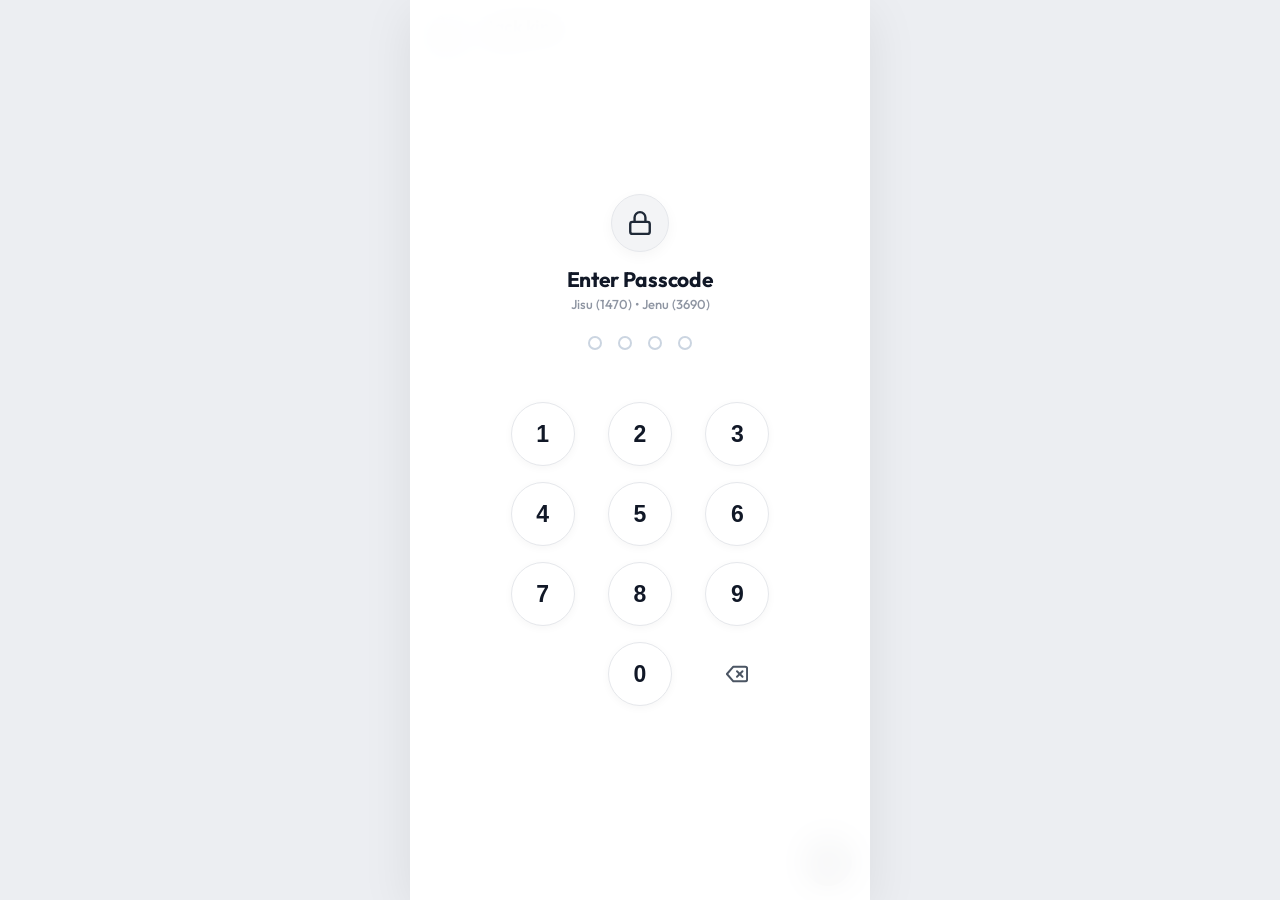
==== static/index.html @ 3823794f "feat: show message time only on click and make message spacing compact" ====
<!DOCTYPE html>
<html lang="en">
<head>
  <meta charset="UTF-8">
  <meta name="viewport" content="width=device-width, initial-scale=1.0, maximum-scale=1.0, user-scalable=no, viewport-fit=cover, interactive-widget=resizes-content">
  <title>Live Chat - Jack King</title>
  <meta name="description" content="Clean mobile chat application UI with free random avatar API integration.">
  <link rel="stylesheet" href="style.css?v=4.3">
  <link rel="preconnect" href="https://fonts.googleapis.com">
  <link rel="preconnect" href="https://fonts.gstatic.com" crossorigin>
  <link href="https://fonts.googleapis.com/css2?family=Outfit:wght@400;500;600;700&family=Noto+Color+Emoji&display=swap" rel="stylesheet">
</head>
<body>

  <!-- Mobile Chat Application UI -->
  <div class="chat-app" id="chatApp">
    
    <!-- Subtle curved watermark vector background -->
    <div class="background-watermark" aria-hidden="true">
      <svg viewBox="0 0 400 800" fill="none" xmlns="http://www.w3.org/2000/svg">
        <path d="M-50 150 C 150 120, 300 350, 450 300" stroke="#CBD5E1" stroke-width="1.2" stroke-dasharray="3 4"/>
        <path d="M-80 400 C 100 480, 250 380, 480 620" stroke="#CBD5E1" stroke-width="1.2"/>
        <path d="M-20 700 C 180 620, 220 780, 450 740" stroke="#CBD5E1" stroke-width="1.2" stroke-dasharray="2 3"/>
        <path d="M120 -50 C 200 200, 50 450, 220 850" stroke="#E2E8F0" stroke-width="1"/>
      </svg>
    </div>

    <!-- Chat Header Navigation with Live Opponent Typing Status -->
    <header class="chat-header" aria-label="Conversation Header">
      <div class="header-left">
        <!-- Avatar with Free API source (Click to close keyboard / get new random avatar) -->
        <div class="avatar-wrapper" id="avatarWrapper" title="Click to close keyboard">
          <img id="avatarImg" class="avatar-img" src="https://images.unsplash.com/photo-1560250097-0b93528c311a?auto=format&fit=crop&q=80&w=256" alt="Jack King Avatar">
          <span class="avatar-badge" aria-label="Online"></span>
        </div>

        <!-- Contact Info (Shows live typing status when opponent types) -->
        <div class="user-info">
          <h1 class="user-name" id="userName">Jack king</h1>
          <span class="user-status" id="userStatus">Online</span>
        </div>
      </div>

      <!-- Header Actions: Sound, Clear Chat & Lock App -->
      <div class="header-actions">
        <!-- Tiny Unfocused External Link to LiveDraw -->
        <a href="https://livedrawing.onrender.com/" target="_blank" rel="noopener noreferrer" class="tiny-external-btn" id="liveDrawingBtn" aria-label="Open LiveDraw" title="LiveDraw">
          <svg width="13" height="13" viewBox="0 0 24 24" fill="none" stroke="currentColor" stroke-width="2" stroke-linecap="round" stroke-linejoin="round">
            <path d="M12 20h9"></path>
            <path d="M16.5 3.5a2.121 2.121 0 0 1 3 3L7 19l-4 1 1-4L16.5 3.5z"></path>
          </svg>
        </a>
        <button class="action-icon-btn" id="soundToggleBtn" aria-label="Toggle opponent typing sound" title="Opponent typing sound enabled (Click to mute)">
          <!-- Sound ON Icon -->
          <svg class="sound-on-icon" width="19" height="19" viewBox="0 0 24 24" fill="none" stroke="currentColor" stroke-width="1.9" stroke-linecap="round" stroke-linejoin="round">
            <polygon points="11 5 6 9 2 9 2 15 6 15 11 19 11 5"></polygon>
            <path d="M15.54 8.46a5 5 0 0 1 0 7.07"></path>
            <path d="M19.07 4.93a10 10 0 0 1 0 14.14"></path>
          </svg>
          <!-- Sound OFF Icon -->
          <svg class="sound-off-icon" style="display: none;" width="19" height="19" viewBox="0 0 24 24" fill="none" stroke="currentColor" stroke-width="1.9" stroke-linecap="round" stroke-linejoin="round">
            <polygon points="11 5 6 9 2 9 2 15 6 15 11 19 11 5"></polygon>
            <line x1="23" y1="9" x2="17" y2="15"></line>
            <line x1="17" y1="9" x2="23" y2="15"></line>
          </svg>
        </button>
        <button class="action-icon-btn" id="clearChatBtn" aria-label="Clear Chat History" title="Clear Chat">
          <svg width="18" height="18" viewBox="0 0 24 24" fill="none" stroke="currentColor" stroke-width="2" stroke-linecap="round" stroke-linejoin="round">
            <polyline points="3 6 5 6 21 6"></polyline>
            <path d="M19 6v14a2 2 0 0 1-2 2H7a2 2 0 0 1-2-2V6m3 0V4a2 2 0 0 1 2-2h4a2 2 0 0 1 2 2v2"></path>
          </svg>
        </button>
        <button class="action-icon-btn" id="lockAppBtn" aria-label="Lock App / Switch User" title="Lock App">
          <svg width="18" height="18" viewBox="0 0 24 24" fill="none" stroke="currentColor" stroke-width="2" stroke-linecap="round" stroke-linejoin="round">
            <rect x="3" y="11" width="18" height="11" rx="2" ry="2"></rect>
            <path d="M7 11V7a5 5 0 0 1 10 0v4"></path>
          </svg>
        </button>
      </div>
    </header>

    <!-- Chat Messages Scroll Container -->
    <main class="chat-body" id="chatMessages" role="log" aria-live="polite">
      
      <!-- Date Badge -->
      <div class="date-divider" id="chatDateDivider">Today</div>

      <!-- Live Typing Indicator for Opponent User -->
      <div class="typing-indicator" id="typingIndicator">
        <div class="typing-dot"></div>
        <div class="typing-dot"></div>
        <div class="typing-dot"></div>
      </div>

    </main>

    <!-- Bottom Input Area (Keyboard-aware, Image only - no generic attachments) -->
    <footer class="chat-footer" id="chatFooter">
      <div class="input-container">
        
        <!-- Input Pill -->
        <div class="input-pill" id="inputPill">
          <div class="input-normal-content" id="inputNormalContent">
            <!-- Emoji Picker Trigger -->
            <button class="input-icon-btn" id="emojiBtn" aria-label="Insert Emoji" type="button">
              <svg width="22" height="22" viewBox="0 0 24 24" fill="none" stroke="currentColor" stroke-width="1.8" stroke-linecap="round" stroke-linejoin="round">
                <circle cx="12" cy="12" r="10"></circle>
                <path d="M8 14s1.5 2 4 2 4-2 4-2"></path>
                <line x1="9" y1="9" x2="9.01" y2="9"></line>
                <line x1="15" y1="9" x2="15.01" y2="9"></line>
              </svg>
            </button>

            <!-- Input Text Field -->
            <input type="text" id="chatInput" class="chat-input" placeholder="Enter Text" autocomplete="off" enterkeyhint="send">
          </div>

          <!-- Live Recording State Inside Pill -->
          <div class="input-recording-content" id="inputRecordingContent" style="display: none;">
            <div class="recording-badge">
              <span class="recording-pulse-dot"></span>
              <span class="recording-timer" id="recordingTimer">0:00</span>
            </div>
            <div class="recording-live-waveform">
              <span></span><span></span><span></span><span></span><span></span><span></span><span></span><span></span><span></span><span></span><span></span><span></span>
            </div>
            <button class="cancel-record-btn" id="cancelRecordBtn" type="button" aria-label="Cancel Voice Recording" title="Cancel">
              <svg width="18" height="18" viewBox="0 0 24 24" fill="none" stroke="currentColor" stroke-width="2.2" stroke-linecap="round" stroke-linejoin="round">
                <line x1="18" y1="6" x2="6" y2="18"></line>
                <line x1="6" y1="6" x2="18" y2="18"></line>
              </svg>
            </button>
          </div>
        </div>

        <!-- Action Button (Mic by default, Send when typing) -->
        <button class="send-btn mic-mode" id="actionBtn" aria-label="Record voice message" type="button" title="Record Voice">
          <span id="actionIcon">
            <svg width="20" height="20" viewBox="0 0 24 24" fill="none" stroke="currentColor" stroke-width="2" stroke-linecap="round" stroke-linejoin="round">
              <path d="M12 2a3 3 0 0 0-3 3v7a3 3 0 0 0 6 0V5a3 3 0 0 0-3-3Z"></path>
              <path d="M19 10v2a7 7 0 0 1-14 0v-2"></path>
              <line x1="12" y1="19" x2="12" y2="22"></line>
            </svg>
          </span>
        </button>

      </div>
    </footer>

    <!-- Floating Balloon Emoji Reactions Overlay -->
    <div class="floating-balloons-container" id="floatingBalloonsContainer"></div>

    <!-- Emoji Popover -->
    <div class="emoji-popover" id="emojiPopover">
      <button class="emoji-btn">👍</button>
      <button class="emoji-btn">💖</button>
      <button class="emoji-btn">❤️</button>
      <button class="emoji-btn">💋</button>
      <button class="emoji-btn">💗</button>
      <button class="emoji-btn">😭</button>
      <button class="emoji-btn">🫦</button>
      <button class="emoji-btn">🥰</button>
      <button class="emoji-btn">🌚</button>
      <button class="emoji-btn">🥵</button>
      <button class="emoji-btn">👀</button>
      <button class="emoji-btn">🫂</button>
    </div>

    <!-- Personal PIN Input Pad Overlay (Jisu: 1470 • Jenu: 3690) -->
    <div class="pin-overlay" id="pinOverlay">
      <div class="pin-card">
        <div class="pin-header">
          <div class="pin-lock-icon">
            <svg width="26" height="26" viewBox="0 0 24 24" fill="none" stroke="currentColor" stroke-width="2.2" stroke-linecap="round" stroke-linejoin="round">
              <rect x="3" y="11" width="18" height="11" rx="2" ry="2"></rect>
              <path d="M7 11V7a5 5 0 0 1 10 0v4"></path>
            </svg>
          </div>
          <h2 class="pin-title">Enter Passcode</h2>
          <p class="pin-subtitle">Jisu (1470) • Jenu (3690)</p>
        </div>

        <!-- 4 PIN Dots Indicator -->
        <div class="pin-dots" id="pinDots">
          <span class="pin-dot"></span>
          <span class="pin-dot"></span>
          <span class="pin-dot"></span>
          <span class="pin-dot"></span>
        </div>

        <div class="pin-feedback" id="pinFeedback"></div>

        <!-- Numeric Keypad -->
        <div class="pin-keypad">
          <button type="button" class="pin-key" data-digit="1">1</button>
          <button type="button" class="pin-key" data-digit="2">2</button>
          <button type="button" class="pin-key" data-digit="3">3</button>
          <button type="button" class="pin-key" data-digit="4">4</button>
          <button type="button" class="pin-key" data-digit="5">5</button>
          <button type="button" class="pin-key" data-digit="6">6</button>
          <button type="button" class="pin-key" data-digit="7">7</button>
          <button type="button" class="pin-key" data-digit="8">8</button>
          <button type="button" class="pin-key" data-digit="9">9</button>
          <div class="pin-key-empty"></div>
          <button type="button" class="pin-key" data-digit="0">0</button>
          <button type="button" class="pin-key pin-back-key" id="pinBackspaceBtn" aria-label="Delete">
            <svg width="22" height="22" viewBox="0 0 24 24" fill="none" stroke="currentColor" stroke-width="2.2" stroke-linecap="round" stroke-linejoin="round">
              <path d="M21 4H8l-7 8 7 8h13a2 2 0 0 0 2-2V6a2 2 0 0 0-2-2z"></path>
              <line x1="18" y1="9" x2="12" y2="15"></line>
              <line x1="12" y1="9" x2="18" y2="15"></line>
            </svg>
          </button>
        </div>
      </div>
    </div>

  </div>

  <script src="app.js?v=4.3"></script>
</body>
</html>
---- static/style.css ----
@import url('https://fonts.googleapis.com/css2?family=Outfit:wght@400;500;600;700&family=Noto+Color+Emoji&display=swap');

:root {
  --bg-main: #F7F7F8;
  --bg-card: #FFFFFF;
  --text-primary: #111827;
  --text-secondary: #8E95A2;
  --text-muted: #9CA3AF;
  --border-light: #E5E7EB;
  --bubble-bg: #FFFFFF;
  --bubble-shadow: 0 1px 3px rgba(0, 0, 0, 0.03);
  --action-btn-border: #E5E7EB;
  --action-btn-hover: #F3F4F6;
  --accent-color: #111827;
  --typing-color: #059669;
  --danger-color: #EF4444;
}

* {
  box-sizing: border-box;
  margin: 0;
  padding: 0;
  -webkit-tap-highlight-color: transparent;
}

html, body {
  height: 100%;
  width: 100%;
  overflow: hidden;
  position: fixed;
  overscroll-behavior: none;
  touch-action: manipulation;
}

body {
  font-family: 'Outfit', -apple-system, BlinkMacSystemFont, "Segoe UI", Roboto, sans-serif;
  background-color: #ECEEF2;
  color: var(--text-primary);
  display: flex;
  justify-content: center;
  align-items: center;
}

/* Main Chat Application Container */
.chat-app {
  width: 100%;
  max-width: 460px;
  height: 100vh;
  height: 100dvh;
  background: var(--bg-main);
  display: flex;
  flex-direction: column;
  position: relative;
  overflow: hidden;
  box-shadow: 0 12px 48px rgba(0, 0, 0, 0.08);
  transition: height 0.15s ease-out;
}

@media (max-width: 500px) {
  body {
    background: var(--bg-main);
  }
  .chat-app {
    max-width: 100%;
    box-shadow: none;
  }
}

/* Background watermark curved lines */
.background-watermark {
  position: absolute;
  inset: 0;
  pointer-events: none;
  z-index: 0;
  opacity: 0.32;
}

.background-watermark svg {
  width: 100%;
  height: 100%;
}

/* Chat Header */
.chat-header {
  position: relative;
  z-index: 10;
  padding: calc(14px + env(safe-area-inset-top, 0px)) 18px 12px 18px;
  display: flex;
  align-items: center;
  justify-content: space-between;
  background: transparent;
  flex-shrink: 0;
}

.header-left {
  display: flex;
  align-items: center;
  gap: 12px;
}

.back-btn {
  background: none;
  border: none;
  outline: none;
  cursor: pointer;
  padding: 4px;
  margin-left: -4px;
  display: flex;
  align-items: center;
  justify-content: center;
  color: #111827;
  transition: transform 0.15s ease;
}

.back-btn:active {
  transform: scale(0.92);
}

.avatar-wrapper {
  position: relative;
  width: 44px;
  height: 44px;
  cursor: pointer;
  flex-shrink: 0;
}

.avatar-img {
  width: 100%;
  height: 100%;
  border-radius: 50%;
  object-fit: cover;
  background: #E2E8F0;
  display: block;
  box-shadow: 0 2px 6px rgba(0, 0, 0, 0.06);
  transition: transform 0.25s cubic-bezier(0.34, 1.56, 0.64, 1), opacity 0.2s ease;
}

.avatar-wrapper:hover .avatar-img {
  transform: scale(1.05);
}

.avatar-wrapper:active .avatar-img {
  transform: scale(0.95);
}

.avatar-badge {
  position: absolute;
  bottom: 1px;
  right: 1px;
  width: 10px;
  height: 10px;
  background: #22C55E;
  border: 2px solid #FFFFFF;
  border-radius: 50%;
}

.user-info {
  display: flex;
  flex-direction: column;
  justify-content: center;
  gap: 1px;
}

.user-name {
  font-size: 18px;
  font-weight: 700;
  color: #111827;
  line-height: 1.25;
  letter-spacing: -0.3px;
}

.user-status {
  font-size: 13px;
  font-weight: 500;
  color: var(--text-secondary);
  line-height: 1.2;
  transition: color 0.2s ease;
  white-space: nowrap;
  overflow: hidden;
  text-overflow: ellipsis;
  max-width: 210px;
}

.user-status.is-typing {
  color: #6366F1;
  font-weight: 600;
  transition: color 0.25s ease;
}

.header-actions {
  display: flex;
  align-items: center;
  gap: 8px;
}

.action-icon-btn {
  width: 44px;
  height: 44px;
  border-radius: 50%;
  background: #FFFFFF;
  border: 1px solid var(--action-btn-border);
  display: flex;
  align-items: center;
  justify-content: center;
  color: #1F2937;
  cursor: pointer;
  box-shadow: 0 1px 3px rgba(0, 0, 0, 0.02);
  transition: all 0.2s ease;
}

.action-icon-btn.muted {
  color: #9CA3AF;
  background: #F9FAFB;
  border-color: #E5E7EB;
}

.action-icon-btn:hover {
  background: var(--action-btn-hover);
  border-color: #D1D5DB;
  transform: translateY(-1px);
}

.action-icon-btn:active {
  transform: scale(0.94);
}

/* Tiny External URL Shortcut (Subtle & Unfocused) */
.tiny-external-btn,
.tiny-external-btn:visited {
  width: 26px;
  height: 26px;
  border-radius: 50%;
  background: rgba(255, 255, 255, 0.65);
  border: 1px solid rgba(0, 0, 0, 0.08);
  display: inline-flex;
  align-items: center;
  justify-content: center;
  color: #9CA3AF;
  text-decoration: none;
  opacity: 0.65;
  flex-shrink: 0;
  cursor: pointer;
  box-shadow: 0 1px 2px rgba(0, 0, 0, 0.02);
  transition: all 0.2s ease;
  outline: none;
  -webkit-tap-highlight-color: transparent;
}

.tiny-external-btn:hover {
  opacity: 1;
  color: #374151;
  background: #FFFFFF;
  border-color: #CBD5E1;
  transform: scale(1.08);
  box-shadow: 0 2px 5px rgba(0, 0, 0, 0.05);
}

.tiny-external-btn:active {
  transform: scale(0.92);
}

.tiny-external-btn:focus {
  outline: none;
}

.tiny-external-btn:focus-visible {
  outline: 1.5px solid #94A3B8;
  outline-offset: 1px;
}

@media (max-width: 420px) {
  .header-actions {
    gap: 6px;
  }
  .action-icon-btn {
    width: 38px;
    height: 38px;
  }
  .tiny-external-btn {
    width: 24px;
    height: 24px;
  }
}

/* Chat Scroll Area */
.chat-body {
  position: relative;
  z-index: 5;
  flex: 1;
  overflow-y: auto;
  overflow-x: hidden;
  padding: 8px 18px 16px 18px;
  display: flex;
  flex-direction: column;
  gap: 3px;
  scrollbar-width: thin;
  scrollbar-color: rgba(0, 0, 0, 0.1) transparent;
  overscroll-behavior-y: contain;
  -webkit-user-select: none;
  -moz-user-select: none;
  -ms-user-select: none;
  user-select: none;
  -webkit-touch-callout: none;
}

.chat-body::-webkit-scrollbar {
  width: 4px;
}

.chat-body::-webkit-scrollbar-thumb {
  background: rgba(0, 0, 0, 0.1);
  border-radius: 4px;
}

/* Date Divider */
.date-divider {
  align-self: center;
  margin: 6px 0 8px 0;
  font-size: 12px;
  font-weight: 500;
  color: var(--text-muted);
  letter-spacing: -0.1px;
}

/* Message Rows */
.message-row {
  display: flex;
  flex-direction: column;
  max-width: 82%;
  animation: messageSlide 0.22s ease-out forwards;
  touch-action: manipulation;
  cursor: pointer;
  -webkit-tap-highlight-color: transparent;
  -webkit-user-select: none;
  -moz-user-select: none;
  -ms-user-select: none;
  user-select: none;
  -webkit-touch-callout: none;
}

/* Extra breathing room when speaker changes */
.message-row.outgoing + .message-row.incoming,
.message-row.incoming + .message-row.outgoing {
  margin-top: 8px;
}

@keyframes messageSlide {
  from {
    opacity: 0;
    transform: translateY(5px);
  }
  to {
    opacity: 1;
    transform: translateY(0);
  }
}

.message-row.outgoing {
  align-self: flex-end;
  align-items: flex-end;
}

.message-row.incoming {
  align-self: flex-start;
  align-items: flex-start;
}

/* Bubble Groups */
.bubble-group {
  display: flex;
  flex-direction: column;
  gap: 3px;
  width: 100%;
  touch-action: manipulation;
}

.bubble {
  background: var(--bubble-bg);
  padding: 9px 15px;
  border-radius: 18px;
  box-shadow: var(--bubble-shadow);
  color: #1F2937;
  font-size: 14.5px;
  line-height: 1.4;
  font-weight: 500;
  word-break: break-word;
  position: relative;
  touch-action: manipulation;
  transition: margin-bottom 0.18s ease;
  -webkit-user-select: none;
  -moz-user-select: none;
  -ms-user-select: none;
  user-select: none;
  -webkit-touch-callout: none;
}

/* Double-Tap Love React Burst & Badge */
.heart-pop-burst {
  position: absolute;
  top: 50%;
  left: 50%;
  transform: translate(-50%, -50%) scale(0);
  font-size: 38px;
  line-height: 1;
  pointer-events: none;
  z-index: 30;
  user-select: none;
  -webkit-user-select: none;
  animation: heartPopBurst 0.65s cubic-bezier(0.175, 0.885, 0.32, 1.275) forwards;
}

@keyframes heartPopBurst {
  0% {
    transform: translate(-50%, -50%) scale(0) rotate(-14deg);
    opacity: 0;
  }
  35% {
    transform: translate(-50%, -50%) scale(1.35) rotate(0deg);
    opacity: 1;
    filter: drop-shadow(0 4px 10px rgba(239, 68, 68, 0.45));
  }
  65% {
    transform: translate(-50%, -50%) scale(1.1) rotate(5deg);
    opacity: 1;
  }
  100% {
    transform: translate(-50%, -80%) scale(0.7) rotate(0deg);
    opacity: 0;
  }
}

.love-react-badge {
  position: absolute;
  bottom: -9px;
  display: inline-flex;
  align-items: center;
  justify-content: center;
  background: #FFFFFF;
  border-radius: 12px;
  padding: 1.5px 5px;
  font-size: 13px;
  line-height: 1;
  box-shadow: 0 2px 6px rgba(0, 0, 0, 0.12);
  border: 1px solid rgba(0, 0, 0, 0.06);
  cursor: pointer;
  z-index: 10;
  transition: transform 0.15s ease;
  animation: badgePopIn 0.28s cubic-bezier(0.175, 0.885, 0.32, 1.275) forwards;
  user-select: none;
  -webkit-user-select: none;
}

.message-row.outgoing .love-react-badge {
  right: 8px;
}

.message-row.incoming .love-react-badge {
  left: 8px;
}

.love-react-badge:hover {
  transform: scale(1.2);
}

.love-react-badge:active {
  transform: scale(0.9);
}

.bubble.has-react {
  margin-bottom: 7px;
}

@keyframes badgePopIn {
  0% {
    transform: scale(0);
    opacity: 0;
  }
  75% {
    transform: scale(1.25);
    opacity: 1;
  }
  100% {
    transform: scale(1);
    opacity: 1;
  }
}

/* Match the exact shapes from mockup */
.message-row.outgoing .bubble {
  border-radius: 18px 18px 5px 18px;
}

.message-row.incoming .bubble {
  border-radius: 18px 18px 18px 5px;
}

/* Subtle grouping curve for consecutive messages from same speaker */
.message-row.outgoing:has(+ .message-row.outgoing) .bubble {
  border-bottom-right-radius: 5px;
}
.message-row.outgoing + .message-row.outgoing .bubble {
  border-top-right-radius: 5px;
}
.message-row.incoming:has(+ .message-row.incoming) .bubble {
  border-bottom-left-radius: 5px;
}
.message-row.incoming + .message-row.incoming .bubble {
  border-top-left-radius: 5px;
}

.message-row.incoming .bubble-group .bubble:not(:first-child):not(:last-child) {
  border-radius: 8px 18px 18px 8px;
}

.message-time {
  display: none;
  font-size: 10px;
  line-height: 1.1;
  color: var(--text-muted);
  font-weight: 400;
  margin-top: 2px;
  margin-bottom: 2px;
  padding: 0 4px;
  user-select: none;
  -webkit-user-select: none;
}

.message-row.show-time > .message-time {
  display: block;
  animation: messageTimeAppear 0.15s ease-out forwards;
}

@keyframes messageTimeAppear {
  from {
    opacity: 0;
    transform: translateY(-2px);
  }
  to {
    opacity: 1;
    transform: translateY(0);
  }
}

/* Seen Status Indicator (Tiny vivid green dot at bottom-right corner of outgoing bubble) */
.seen-dot {
  position: absolute;
  bottom: 3px;
  right: -6px;
  width: 5.5px;
  height: 5.5px;
  border-radius: 50%;
  background: #22C55E;
  opacity: 0;
  transform: scale(0.2);
  transition: opacity 0.2s ease, transform 0.25s cubic-bezier(0.175, 0.885, 0.32, 1.275);
  pointer-events: none;
  z-index: 6;
}

.seen-dot.is-seen {
  opacity: 1;
  transform: scale(1);
}

.message-row.incoming .seen-dot {
  display: none !important;
}

/* Voice Message Bubble */
.voice-bubble {
  display: flex;
  align-items: center;
  gap: 12px;
  padding: 4px 2px;
  min-width: 180px;
}

.voice-play-btn {
  width: 34px;
  height: 34px;
  border-radius: 50%;
  background: #111827;
  border: none;
  outline: none;
  cursor: pointer;
  display: flex;
  align-items: center;
  justify-content: center;
  color: #FFFFFF;
  flex-shrink: 0;
  transition: transform 0.15s ease, background 0.15s ease;
}

.voice-play-btn:hover {
  transform: scale(1.06);
}

.voice-play-btn:active {
  transform: scale(0.94);
}

.voice-play-btn svg {
  width: 15px;
  height: 15px;
}

/* Seekable Interactive Voice Waveform */
.voice-waveform {
  display: flex;
  align-items: center;
  gap: 2.5px;
  flex: 1;
  height: 30px;
  cursor: pointer;
  position: relative;
  padding: 2px 0;
  transition: opacity 0.15s ease;
}

.voice-waveform:hover {
  opacity: 0.92;
}

.voice-waveform span {
  width: 2.5px;
  min-height: 4px;
  background: #CBD5E1;
  border-radius: 99px;
  transition: background 0.12s ease;
  pointer-events: none;
}

.voice-bubble.playing .voice-waveform span.played {
  animation: wavePulseActive 0.8s infinite alternate ease-in-out;
}

@keyframes wavePulseActive {
  0% { transform: scaleY(0.92); }
  100% { transform: scaleY(1.08); }
}

.voice-duration {
  font-size: 11.5px;
  font-weight: 600;
  color: #64748B;
  min-width: 32px;
  text-align: right;
  font-variant-numeric: tabular-nums;
  letter-spacing: 0.2px;
}

/* Outgoing Voice Message (Dark Bubble) */
.message-row.outgoing .voice-play-btn {
  background: #FFFFFF;
  color: #111827;
  box-shadow: 0 2px 8px rgba(0, 0, 0, 0.25);
}

.message-row.outgoing .voice-waveform span {
  background: rgba(255, 255, 255, 0.32);
}

.message-row.outgoing .voice-waveform span.played {
  background: #FFFFFF;
}

.message-row.outgoing .voice-duration {
  color: rgba(255, 255, 255, 0.85);
}

/* Incoming Voice Message (Light Bubble) */
.message-row.incoming .voice-play-btn {
  background: #111827;
  color: #FFFFFF;
}

.message-row.incoming .voice-waveform span {
  background: #CBD5E1;
}

.message-row.incoming .voice-waveform span.played {
  background: #111827;
}

/* ══════════════════════════════════════════════════
   TRANQUIL & EYE-SOOTHING LIVE TYPING BUBBLE
   ══════════════════════════════════════════════════ */
.bubble.live-typing-bubble {
  border-radius: 18px 18px 18px 5px;
  background: linear-gradient(145deg, #FFFFFF 0%, #F8FAFC 100%);
  border: 1px solid rgba(224, 231, 255, 0.85);
  box-shadow: 0 4px 18px -2px rgba(99, 102, 241, 0.10), 0 1px 3px rgba(0, 0, 0, 0.03);
  position: relative;
  color: #1E293B;
  font-weight: 480;
  letter-spacing: 0.012em;
  line-height: 1.45;
  animation: liveTypingPeacefulPulse 3.2s ease-in-out infinite alternate;
  transition: border-color 0.3s ease, box-shadow 0.3s ease;
}

@keyframes liveTypingPeacefulPulse {
  0% {
    box-shadow: 0 3px 14px -2px rgba(99, 102, 241, 0.08), 0 1px 3px rgba(0, 0, 0, 0.02);
    border-color: rgba(224, 231, 255, 0.75);
  }
  100% {
    box-shadow: 0 6px 22px -2px rgba(99, 102, 241, 0.16), 0 1px 4px rgba(0, 0, 0, 0.04);
    border-color: rgba(199, 210, 254, 0.95);
  }
}

.streaming-text {
  -webkit-font-smoothing: antialiased;
  -moz-osx-font-smoothing: grayscale;
  display: inline;
}

.message-row.live-typing-row {
  animation: lensBubbleFocus 0.38s cubic-bezier(0.16, 1, 0.3, 1) forwards;
}

@keyframes lensBubbleFocus {
  0% {
    opacity: 0;
    filter: blur(6px);
    transform: scale(0.95) translateY(4px);
  }
  100% {
    opacity: 1;
    filter: blur(0);
    transform: scale(1) translateY(0);
  }
}

/* ══════════════════════════════════════════════════
   SEA WAVE LIVE TYPING FLOW (CREST & CALM UNBLUR)
   ══════════════════════════════════════════════════ */
.wave-char,
.lens-focus-fresh,
.char-fresh {
  display: inline-block;
  white-space: pre-wrap;
  will-change: transform, filter, opacity;
  animation: seaWaveRoll 0.52s cubic-bezier(0.2, 0.82, 0.25, 1) forwards;
  transform-origin: center bottom;
}

@keyframes seaWaveRoll {
  0% {
    opacity: 0;
    filter: blur(5.5px);
    transform: translateY(9px) scale(0.82) rotate(-1.5deg);
  }
  42% {
    opacity: 0.82;
    filter: blur(1.8px);
    transform: translateY(-3.5px) scale(1.08) rotate(0.8deg); /* crest of the wave */
  }
  75% {
    opacity: 0.96;
    filter: blur(0.4px);
    transform: translateY(1px) scale(0.98) rotate(-0.3deg); /* gentle wave dip */
  }
  100% {
    opacity: 1;
    filter: blur(0);
    transform: translateY(0) scale(1) rotate(0deg); /* serene calm surface */
  }
}

.streaming-cursor {
  display: inline-block;
  width: 2.5px;
  height: 15px;
  background: linear-gradient(180deg, #6366F1 0%, #818CF8 100%);
  margin-left: 3px;
  border-radius: 999px;
  vertical-align: -2px;
  box-shadow: 0 0 8px rgba(99, 102, 241, 0.55);
  animation: peacefulCursorPulse 1.05s ease-in-out infinite;
}

@keyframes peacefulCursorPulse {
  0%, 100% {
    opacity: 1;
    transform: scaleY(1);
    box-shadow: 0 0 8px rgba(99, 102, 241, 0.55);
  }
  50% {
    opacity: 0.22;
    transform: scaleY(0.86);
    box-shadow: 0 0 2px rgba(99, 102, 241, 0.15);
  }
}

.typing-indicator {
  display: none;
  align-self: flex-start;
  background: linear-gradient(145deg, #FFFFFF 0%, #F8FAFC 100%);
  padding: 9px 15px;
  border-radius: 18px 18px 18px 5px;
  border: 1px solid rgba(224, 231, 255, 0.75);
  box-shadow: 0 4px 16px -2px rgba(99, 102, 241, 0.09), 0 1px 3px rgba(0, 0, 0, 0.02);
  gap: 4.5px;
  align-items: center;
  margin-top: 2px;
}

.typing-indicator.active {
  display: flex;
  animation: fadeIn 0.22s ease-out;
}

.typing-dot {
  width: 6px;
  height: 6px;
  background: #818CF8;
  border-radius: 50%;
  animation: peacefulTypingBounce 1.4s infinite ease-in-out;
}

.typing-dot:nth-child(1) { animation-delay: 0s; }
.typing-dot:nth-child(2) { animation-delay: 0.18s; }
.typing-dot:nth-child(3) { animation-delay: 0.36s; }

@keyframes peacefulTypingBounce {
  0%, 60%, 100% {
    transform: translateY(0);
    opacity: 0.45;
  }
  30% {
    transform: translateY(-4px);
    opacity: 1;
    background: #6366F1;
  }
}

/* Input Area / Bottom Bar (Keyboard-aware) */
.chat-footer {
  position: relative;
  z-index: 10;
  padding: 10px 18px calc(14px + env(safe-area-inset-bottom, 0px)) 18px;
  background: var(--bg-main);
  flex-shrink: 0;
  transition: padding-bottom 0.15s ease-out;
}

.input-container {
  display: flex;
  align-items: center;
  gap: 10px;
  position: relative;
  width: 100%;
}

.input-pill {
  flex: 1;
  height: 48px;
  display: flex;
  align-items: center;
  background: #FFFFFF;
  border: 1px solid var(--border-light);
  border-radius: 26px;
  padding: 0 14px;
  box-shadow: 0 1px 4px rgba(0, 0, 0, 0.02);
  gap: 8px;
  position: relative;
  overflow: hidden;
  transition: border-color 0.2s ease, box-shadow 0.2s ease;
}

.input-pill.focused {
  border-color: #94A3B8;
  box-shadow: 0 2px 8px rgba(0, 0, 0, 0.04);
}

.input-normal-content {
  display: flex;
  align-items: center;
  width: 100%;
  gap: 8px;
  transition: opacity 0.15s ease;
}

.input-icon-btn {
  background: none;
  border: none;
  outline: none;
  cursor: pointer;
  padding: 4px;
  display: flex;
  align-items: center;
  justify-content: center;
  color: #9CA3AF;
  border-radius: 50%;
  transition: all 0.15s ease;
  flex-shrink: 0;
}

.input-icon-btn:hover {
  color: #4B5563;
  transform: scale(1.08);
}

/* 16px font prevents iOS Safari auto-zoom on input focus */
.chat-input {
  flex: 1;
  border: none;
  outline: none;
  background: transparent;
  font-family: inherit;
  font-size: 16px;
  color: #111827;
  font-weight: 500;
  padding: 6px 2px;
}

.chat-input::placeholder {
  color: #9CA3AF;
  font-weight: 400;
  font-size: 15px;
}

.input-actions-right {
  display: flex;
  align-items: center;
  gap: 4px;
  flex-shrink: 0;
}

/* Dedicated Send Button */
.send-btn, .mic-btn {
  width: 48px;
  height: 48px;
  border-radius: 50%;
  background: #111827;
  color: #FFFFFF;
  border: 1px solid #111827;
  display: flex;
  align-items: center;
  justify-content: center;
  cursor: pointer;
  box-shadow: 0 2px 8px rgba(0, 0, 0, 0.12);
  transition: all 0.2s cubic-bezier(0.34, 1.56, 0.64, 1);
  flex-shrink: 0;
}

.send-btn:hover, .mic-btn:hover {
  background: #1F2937;
  border-color: #1F2937;
  transform: scale(1.05);
}

.send-btn:active, .mic-btn:active {
  transform: scale(0.94);
}

.send-btn svg, .mic-btn svg {
  display: block;
}

/* Live Voice Recording UI inside Input Pill */
.input-recording-content {
  display: none;
  position: absolute;
  inset: 0;
  padding: 0 14px;
  background: #FFFFFF;
  border-radius: 26px;
  z-index: 5;
  align-items: center;
  justify-content: space-between;
  width: 100%;
  height: 100%;
}

.recording-badge {
  display: flex;
  align-items: center;
  gap: 8px;
}

.recording-pulse-dot {
  width: 10px;
  height: 10px;
  border-radius: 50%;
  background: #EF4444;
  animation: pulseRed 1s infinite alternate ease-in-out;
}

@keyframes pulseRed {
  0% { transform: scale(0.85); opacity: 0.7; }
  100% { transform: scale(1.25); opacity: 1; box-shadow: 0 0 10px rgba(239, 68, 68, 0.6); }
}

.recording-timer {
  font-size: 14px;
  font-weight: 600;
  color: #EF4444;
  letter-spacing: 0.5px;
}

.recording-live-waveform {
  display: flex;
  align-items: center;
  gap: 2.5px;
  flex: 1;
  margin: 0 10px;
  height: 24px;
}

.recording-live-waveform span {
  width: 2.5px;
  height: 6px;
  background: #EF4444;
  border-radius: 99px;
  transition: height 0.08s ease;
  animation: liveWave 0.6s infinite alternate ease-in-out;
}

.recording-live-waveform span:nth-child(2n) { animation-delay: 0.15s; }
.recording-live-waveform span:nth-child(3n) { animation-delay: 0.3s; }
.recording-live-waveform span:nth-child(4n) { animation-delay: 0.45s; }
.recording-live-waveform span:nth-child(5n) { animation-delay: 0.2s; }

@keyframes liveWave {
  0% { height: 4px; }
  100% { height: 18px; }
}

.cancel-record-btn {
  background: none;
  border: none;
  outline: none;
  color: #9CA3AF;
  cursor: pointer;
  padding: 6px;
  display: flex;
  align-items: center;
  justify-content: center;
  border-radius: 50%;
  transition: all 0.15s ease;
}

.cancel-record-btn:hover {
  color: #EF4444;
  transform: scale(1.1);
}

/* Dynamic Action Button States */
.send-btn.recording-active {
  background: #EF4444;
  border-color: #EF4444;
  color: #FFFFFF;
  box-shadow: 0 0 16px rgba(239, 68, 68, 0.45);
  animation: pulseBtn 1.2s infinite alternate ease-in-out;
}

@keyframes pulseBtn {
  0% { transform: scale(1); }
  100% { transform: scale(1.08); }
}

/* Emoji Picker Dropdown Modal */
.emoji-popover {
  position: absolute;
  bottom: 74px;
  left: 18px;
  background: #FFFFFF;
  border-radius: 18px;
  box-shadow: 0 10px 25px rgba(0, 0, 0, 0.12);
  border: 1px solid var(--border-light);
  padding: 12px;
  display: none;
  grid-template-columns: repeat(6, 1fr);
  gap: 8px;
  z-index: 50;
  animation: popIn 0.2s cubic-bezier(0.16, 1, 0.3, 1);
}

.emoji-popover.show {
  display: grid;
}

.emoji-btn {
  background: none;
  border: none;
  font-size: 21px;
  font-family: 'Noto Color Emoji', 'Apple Color Emoji', 'Segoe UI Emoji', 'Segoe UI Symbol', sans-serif;
  padding: 6px;
  border-radius: 8px;
  cursor: pointer;
  transition: background 0.15s ease;
  line-height: 1.1;
  display: inline-flex;
  align-items: center;
  justify-content: center;
}

.emoji-btn:hover {
  background: #F3F4F6;
}

@keyframes popIn {
  from { opacity: 0; transform: scale(0.9) translateY(10px); }
  to { opacity: 1; transform: scale(1) translateY(0); }
}

/* ==========================================
   PIN Passcode Lock Screen Overlay
   ========================================== */
.pin-overlay {
  position: absolute;
  inset: 0;
  z-index: 200;
  background: rgba(255, 255, 255, 0.96);
  backdrop-filter: blur(16px);
  -webkit-backdrop-filter: blur(16px);
  display: flex;
  flex-direction: column;
  align-items: center;
  justify-content: center;
  padding: 24px 20px;
  transition: opacity 0.28s cubic-bezier(0.16, 1, 0.3, 1), transform 0.28s cubic-bezier(0.16, 1, 0.3, 1);
  overflow: hidden;
}

.pin-overlay.unlocked {
  opacity: 0;
  pointer-events: none;
  transform: scale(1.03);
}

.pin-card {
  width: 100%;
  max-width: 320px;
  display: flex;
  flex-direction: column;
  align-items: center;
  text-align: center;
}

.pin-header {
  display: flex;
  flex-direction: column;
  align-items: center;
  margin-bottom: 24px;
}

.pin-lock-icon {
  width: 58px;
  height: 58px;
  border-radius: 50%;
  background: #F3F4F6;
  border: 1px solid var(--border-light);
  display: flex;
  align-items: center;
  justify-content: center;
  color: #1F2937;
  margin-bottom: 14px;
  box-shadow: 0 4px 14px rgba(0, 0, 0, 0.04);
}

.pin-title {
  font-size: 21px;
  font-weight: 700;
  color: #111827;
  letter-spacing: -0.3px;
  margin-bottom: 4px;
}

.pin-subtitle {
  font-size: 13px;
  font-weight: 500;
  color: var(--text-secondary);
}

/* 4 PIN Indicator Dots */
.pin-dots {
  display: flex;
  align-items: center;
  justify-content: center;
  gap: 16px;
  margin-bottom: 12px;
  transition: transform 0.15s ease;
}

.pin-dot {
  width: 14px;
  height: 14px;
  border-radius: 50%;
  border: 2px solid #CBD5E1;
  background: transparent;
  transition: all 0.2s cubic-bezier(0.34, 1.56, 0.64, 1);
}

.pin-dot.filled {
  background: #111827;
  border-color: #111827;
  transform: scale(1.15);
}

.pin-dots.error {
  animation: pinShake 0.45s ease-in-out;
}

.pin-dots.error .pin-dot {
  border-color: #EF4444;
  background: #EF4444;
}

@keyframes pinShake {
  0%, 100% { transform: translateX(0); }
  20%, 60% { transform: translateX(-9px); }
  40%, 80% { transform: translateX(9px); }
}

.pin-feedback {
  height: 20px;
  font-size: 13px;
  font-weight: 600;
  color: #EF4444;
  margin-bottom: 20px;
  opacity: 0;
  transition: opacity 0.2s ease;
}

.pin-feedback.visible {
  opacity: 1;
}

/* 3x4 Numeric Keypad */
.pin-keypad {
  display: grid;
  grid-template-columns: repeat(3, 1fr);
  gap: 16px 22px;
  width: 100%;
  max-width: 270px;
  justify-items: center;
}

.pin-key {
  width: 64px;
  height: 64px;
  border-radius: 50%;
  background: #FFFFFF;
  border: 1px solid #E5E7EB;
  font-size: 23px;
  font-weight: 600;
  color: #111827;
  display: flex;
  align-items: center;
  justify-content: center;
  cursor: pointer;
  box-shadow: 0 2px 8px rgba(0, 0, 0, 0.04);
  transition: all 0.15s cubic-bezier(0.16, 1, 0.3, 1);
  user-select: none;
  -webkit-tap-highlight-color: transparent;
  touch-action: manipulation;
}

.pin-key:hover {
  background: #F9FAFB;
  border-color: #D1D5DB;
  transform: scale(1.05);
}

.pin-key:active,
.pin-key.active-press {
  background: #E5E7EB;
  transform: scale(0.92);
}

.pin-key-empty {
  width: 64px;
  height: 64px;
}

.pin-back-key {
  color: #4B5563;
  border-color: transparent;
  background: transparent;
  box-shadow: none;
}

.pin-back-key:hover {
  background: #F3F4F6;
  border-color: transparent;
}

.pin-back-key:active,
.pin-back-key.active-press {
  background: #E5E7EB;
  transform: scale(0.92);
}

/* ══════════════════════════════════════════════════
   TOAST NOTIFICATION
   ══════════════════════════════════════════════════ */
.live-toast {
  position: absolute;
  bottom: 90px;
  left: 50%;
  transform: translateX(-50%) translateY(12px);
  background: #1F2937;
  color: #fff;
  font-size: 13px;
  font-weight: 500;
  padding: 10px 20px;
  border-radius: 24px;
  white-space: nowrap;
  pointer-events: none;
  z-index: 300;
  opacity: 0;
  transition: opacity 0.25s ease, transform 0.25s ease;
  box-shadow: 0 4px 16px rgba(0,0,0,0.24);
}

.live-toast.show {
  opacity: 1;
  transform: translateX(-50%) translateY(0);
}

.live-toast.live-toast--success {
  background: #059669;
}

.live-toast.live-toast--error {
  background: #DC2626;
}

.live-toast.live-toast--info {
  background: #0F172A;
  border: 1px solid rgba(255, 255, 255, 0.16);
  box-shadow: 0 8px 24px rgba(0, 0, 0, 0.32);
}

/* ══════════════════════════════════════════════════
   PRESENCE BADGE (offline = grey)
══════════════════════════════════════════════════ */
.avatar-badge {
  transition: background 0.4s ease;
}

/* ══════════════════════════════════════════════════
   FLOATING BALLOON EMOJI REACTIONS
   ══════════════════════════════════════════════════ */
.floating-balloons-container {
  position: absolute;
  inset: 0;
  pointer-events: none;
  overflow: hidden;
  z-index: 150;
}

.flying-balloon {
  position: absolute;
  bottom: 74px;
  display: flex;
  flex-direction: column;
  align-items: center;
  pointer-events: none;
  user-select: none;
  will-change: transform, opacity;
  animation: balloonFlyUp var(--fly-duration, 3.2s) cubic-bezier(0.22, 0.61, 0.36, 1) forwards;
}

.balloon-emoji {
  font-size: var(--balloon-size, 38px);
  line-height: 1;
  font-family: 'Noto Color Emoji', 'Apple Color Emoji', 'Segoe UI Emoji', 'Segoe UI Symbol', sans-serif;
  display: inline-block;
  transform-origin: center bottom;
  filter: drop-shadow(0 6px 16px rgba(0, 0, 0, 0.18));
  animation: balloonWiggle 0.9s ease-in-out infinite alternate;
}

.balloon-string {
  width: 1.5px;
  height: 22px;
  background: linear-gradient(to bottom, rgba(156, 163, 175, 0.75), rgba(156, 163, 175, 0.05));
  margin-top: -2px;
  transform-origin: top center;
  animation: stringSway 1.1s ease-in-out infinite alternate;
}

@keyframes balloonFlyUp {
  0% {
    opacity: 0;
    transform: translateY(20px) translateX(0) scale(0.35) rotate(0deg);
  }
  10% {
    opacity: 1;
    transform: translateY(-40px) translateX(var(--sway-1, 14px)) scale(1.18) rotate(var(--rot-1, 6deg));
  }
  28% {
    transform: translateY(-140px) translateX(var(--sway-2, -16px)) scale(1) rotate(var(--rot-2, -5deg));
  }
  55% {
    transform: translateY(-300px) translateX(var(--sway-3, 18px)) scale(1) rotate(var(--rot-3, 5deg));
  }
  78% {
    opacity: 0.95;
    transform: translateY(-460px) translateX(var(--sway-4, -14px)) scale(0.96) rotate(var(--rot-4, -4deg));
  }
  92% {
    opacity: 0.6;
  }
  100% {
    opacity: 0;
    transform: translateY(calc(-100vh - 80px)) translateX(var(--sway-1, 8px)) scale(0.88) rotate(var(--rot-1, 3deg));
  }
}

@keyframes balloonWiggle {
  0% {
    transform: rotate(-6deg) scaleX(0.95);
  }
  100% {
    transform: rotate(6deg) scaleX(1.05);
  }
}

@keyframes stringSway {
  0% {
    transform: rotate(-12deg);
  }
  100% {
    transform: rotate(12deg);
  }
}
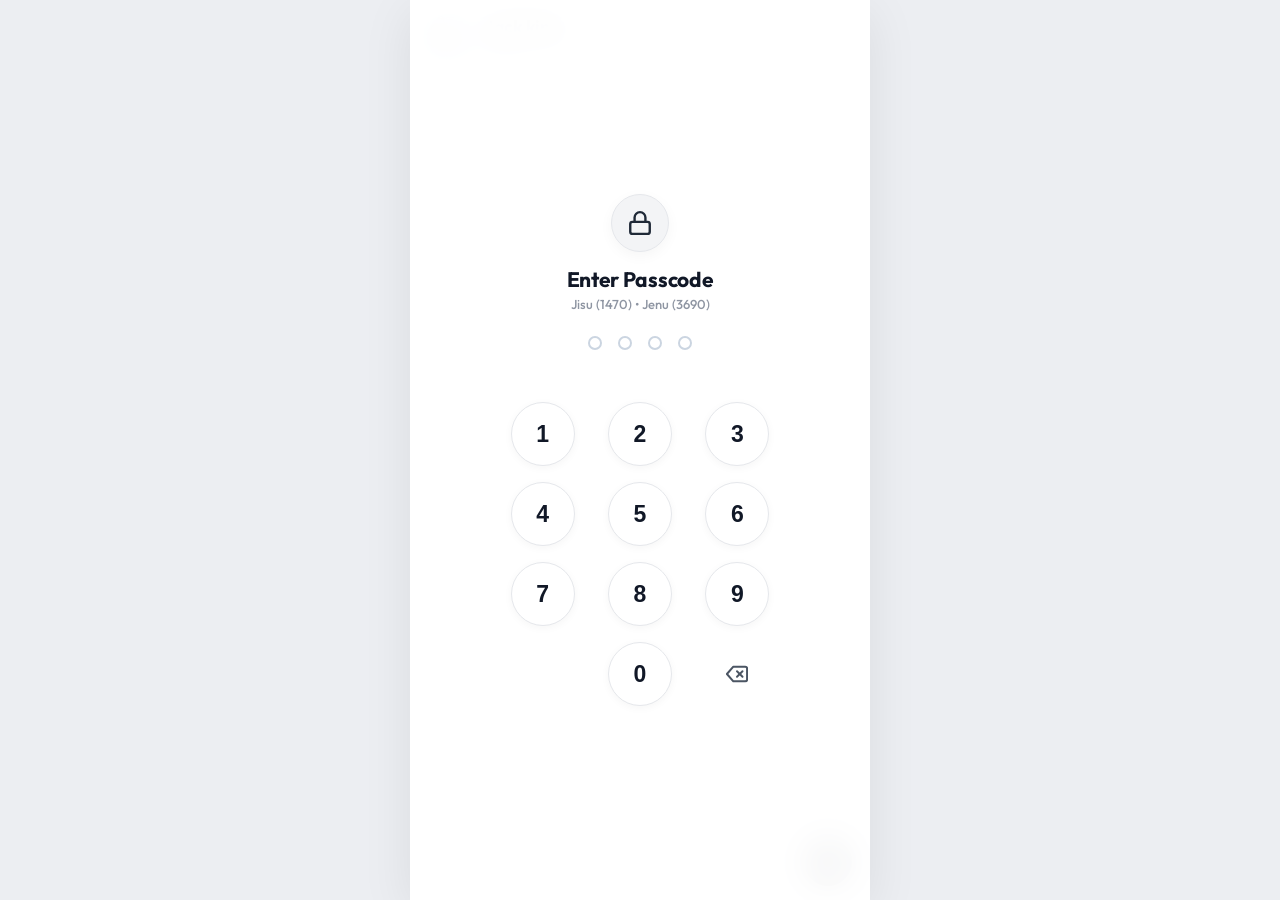
==== commit 36b5a174: "feat: add image sending with external php storage and fullscreen lightbox" ====
--- a/static/index.html
+++ b/static/index.html
@@ -5,7 +5,7 @@
   <meta name="viewport" content="width=device-width, initial-scale=1.0, maximum-scale=1.0, user-scalable=no, viewport-fit=cover, interactive-widget=resizes-content">
   <title>Live Chat - Jack King</title>
   <meta name="description" content="Clean mobile chat application UI with free random avatar API integration.">
-  <link rel="stylesheet" href="style.css?v=4.3">
+  <link rel="stylesheet" href="style.css?v=4.5">
   <link rel="preconnect" href="https://fonts.googleapis.com">
   <link rel="preconnect" href="https://fonts.gstatic.com" crossorigin>
   <link href="https://fonts.googleapis.com/css2?family=Outfit:wght@400;500;600;700&family=Noto+Color+Emoji&display=swap" rel="stylesheet">
@@ -113,6 +113,16 @@
 
             <!-- Input Text Field -->
             <input type="text" id="chatInput" class="chat-input" placeholder="Enter Text" autocomplete="off" enterkeyhint="send">
+
+            <!-- Image Attachment Trigger -->
+            <button class="input-icon-btn" id="imageBtn" aria-label="Attach Image" type="button" title="Send Image">
+              <svg width="20" height="20" viewBox="0 0 24 24" fill="none" stroke="currentColor" stroke-width="1.9" stroke-linecap="round" stroke-linejoin="round">
+                <rect x="3" y="3" width="18" height="18" rx="4" ry="4"></rect>
+                <circle cx="8.5" cy="8.5" r="1.5"></circle>
+                <polyline points="21 15 16 10 5 21"></polyline>
+              </svg>
+            </button>
+            <input type="file" id="imageFileInput" accept="image/*" style="display: none;">
           </div>
 
           <!-- Live Recording State Inside Pill -->
@@ -216,6 +226,20 @@
 
   </div>
 
-  <script src="app.js?v=4.3"></script>
+  <!-- Image Fullscreen Lightbox Modal -->
+  <div class="image-lightbox" id="imageLightbox" style="display: none;" aria-hidden="true">
+    <div class="lightbox-backdrop" id="lightboxBackdrop"></div>
+    <button class="lightbox-close-btn" id="lightboxCloseBtn" type="button" aria-label="Close image preview">
+      <svg width="24" height="24" viewBox="0 0 24 24" fill="none" stroke="currentColor" stroke-width="2.2" stroke-linecap="round" stroke-linejoin="round">
+        <line x1="18" y1="6" x2="6" y2="18"></line>
+        <line x1="6" y1="6" x2="18" y2="18"></line>
+      </svg>
+    </button>
+    <div class="lightbox-content">
+      <img id="lightboxImage" class="lightbox-img" src="" alt="Fullscreen Image Preview">
+    </div>
+  </div>
+
+  <script src="app.js?v=4.5"></script>
 </body>
 </html>
--- a/static/style.css
+++ b/static/style.css
@@ -488,6 +488,7 @@
 /* Match the exact shapes from mockup */
 .message-row.outgoing .bubble {
   border-radius: 18px 18px 5px 18px;
+  padding-right: 18px;
 }
 
 .message-row.incoming .bubble {
@@ -541,11 +542,11 @@
   }
 }
 
-/* Seen Status Indicator (Tiny vivid green dot at bottom-right corner of outgoing bubble) */
+/* Seen Status Indicator (Tiny vivid green dot inside bottom-right corner of outgoing bubble) */
 .seen-dot {
   position: absolute;
-  bottom: 3px;
-  right: -6px;
+  bottom: 4px;
+  right: 5px;
   width: 5.5px;
   height: 5.5px;
   border-radius: 50%;
@@ -564,6 +565,62 @@
 
 .message-row.incoming .seen-dot {
   display: none !important;
+}
+
+/* Image Message Bubble */
+.bubble.image-bubble {
+  padding: 3.5px;
+  background: #FFFFFF;
+  box-shadow: var(--bubble-shadow);
+  overflow: hidden;
+  cursor: pointer;
+  position: relative;
+  max-width: 250px;
+}
+
+.message-row.outgoing .bubble.image-bubble {
+  background: #111827;
+  border-radius: 18px 18px 5px 18px;
+  padding: 3.5px;
+}
+
+.message-row.incoming .bubble.image-bubble {
+  background: #FFFFFF;
+  border-radius: 18px 18px 18px 5px;
+  padding: 3.5px;
+}
+
+.image-container {
+  position: relative;
+  width: 100%;
+  border-radius: 14px;
+  overflow: hidden;
+  display: flex;
+  align-items: center;
+  justify-content: center;
+  background: rgba(0, 0, 0, 0.04);
+}
+
+.chat-image-preview {
+  display: block;
+  width: 100%;
+  max-height: 280px;
+  object-fit: cover;
+  border-radius: 14px;
+  transition: transform 0.22s ease, opacity 0.2s ease;
+  user-select: none;
+  -webkit-user-select: none;
+}
+
+.chat-image-preview:hover {
+  transform: scale(1.02);
+}
+
+/* Green seen dot inside image bubble */
+.bubble.image-bubble .seen-dot {
+  bottom: 8px;
+  right: 8px;
+  box-shadow: 0 1px 4px rgba(0, 0, 0, 0.65);
 }
 
 /* Voice Message Bubble */
@@ -1431,3 +1488,87 @@
   }
 }
 
+/* Fullscreen Image Lightbox Modal */
+.image-lightbox {
+  position: fixed;
+  inset: 0;
+  z-index: 1000;
+  display: flex;
+  align-items: center;
+  justify-content: center;
+  animation: lightboxFadeIn 0.22s ease-out forwards;
+}
+
+.lightbox-backdrop {
+  position: absolute;
+  inset: 0;
+  background: rgba(0, 0, 0, 0.88);
+  backdrop-filter: blur(10px);
+  -webkit-backdrop-filter: blur(10px);
+}
+
+.lightbox-close-btn {
+  position: absolute;
+  top: 18px;
+  right: 18px;
+  width: 42px;
+  height: 42px;
+  border-radius: 50%;
+  background: rgba(255, 255, 255, 0.16);
+  color: #FFFFFF;
+  border: 1px solid rgba(255, 255, 255, 0.25);
+  display: flex;
+  align-items: center;
+  justify-content: center;
+  cursor: pointer;
+  z-index: 1010;
+  transition: background 0.18s ease, transform 0.15s ease;
+}
+
+.lightbox-close-btn:hover {
+  background: rgba(255, 255, 255, 0.28);
+  transform: scale(1.08);
+}
+
+.lightbox-close-btn:active {
+  transform: scale(0.92);
+}
+
+.lightbox-content {
+  position: relative;
+  z-index: 1005;
+  max-width: 92vw;
+  max-height: 88vh;
+  display: flex;
+  align-items: center;
+  justify-content: center;
+}
+
+.lightbox-img {
+  max-width: 92vw;
+  max-height: 88vh;
+  object-fit: contain;
+  border-radius: 12px;
+  box-shadow: 0 12px 40px rgba(0, 0, 0, 0.55);
+  animation: lightboxZoomIn 0.25s cubic-bezier(0.175, 0.885, 0.32, 1.2) forwards;
+  user-select: none;
+  -webkit-user-select: none;
+}
+
+@keyframes lightboxFadeIn {
+  from { opacity: 0; }
+  to { opacity: 1; }
+}
+
+@keyframes lightboxZoomIn {
+  from {
+    opacity: 0;
+    transform: scale(0.85);
+  }
+  to {
+    opacity: 1;
+    transform: scale(1);
+  }
+}
+
+
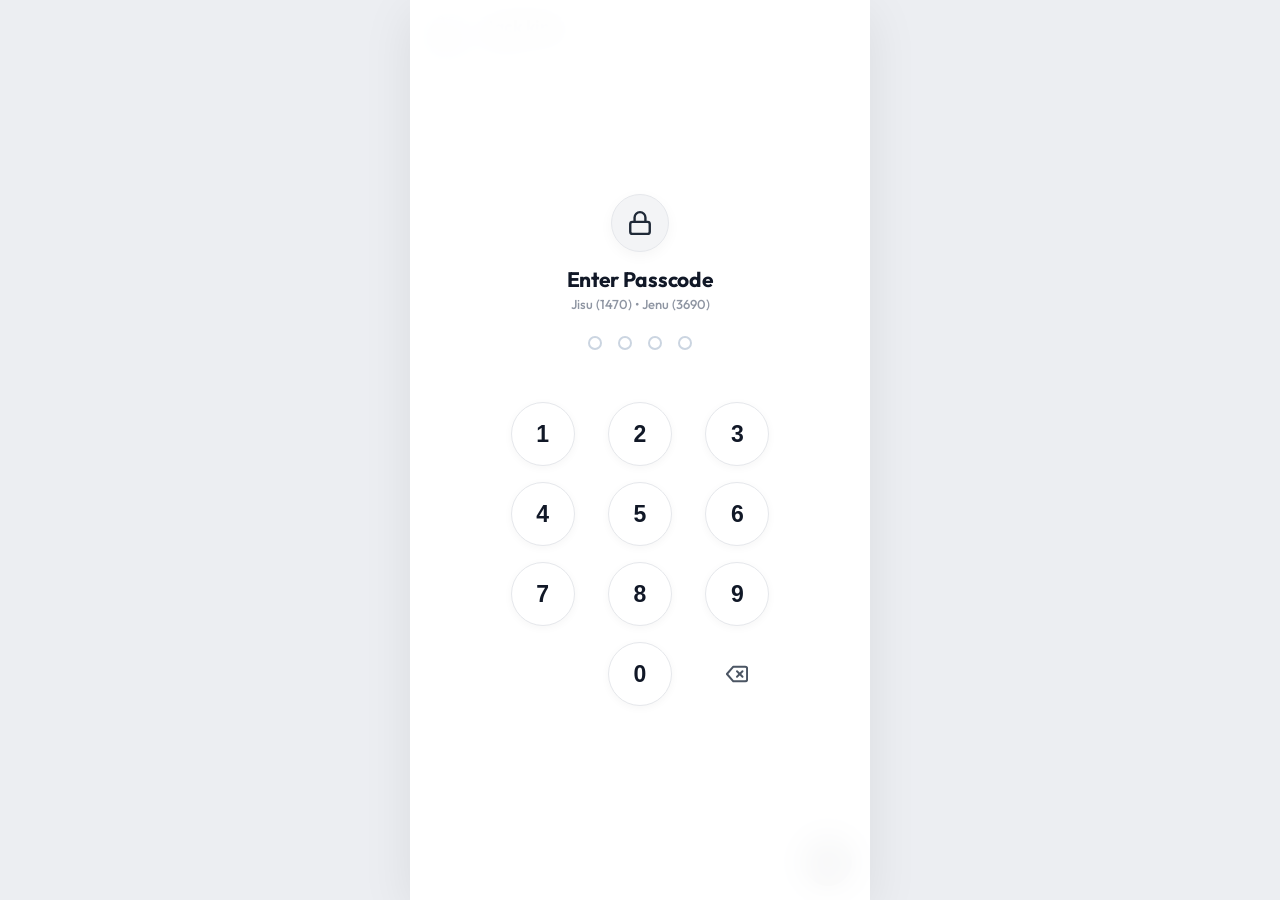
==== commit cb8f8408: "fix: ensure image button is visible on mobile and add photo option in emoji popover" ====
--- a/static/index.html
+++ b/static/index.html
@@ -5,7 +5,7 @@
   <meta name="viewport" content="width=device-width, initial-scale=1.0, maximum-scale=1.0, user-scalable=no, viewport-fit=cover, interactive-widget=resizes-content">
   <title>Live Chat - Jack King</title>
   <meta name="description" content="Clean mobile chat application UI with free random avatar API integration.">
-  <link rel="stylesheet" href="style.css?v=4.5">
+  <link rel="stylesheet" href="style.css?v=4.6">
   <link rel="preconnect" href="https://fonts.googleapis.com">
   <link rel="preconnect" href="https://fonts.gstatic.com" crossorigin>
   <link href="https://fonts.googleapis.com/css2?family=Outfit:wght@400;500;600;700&family=Noto+Color+Emoji&display=swap" rel="stylesheet">
@@ -162,18 +162,30 @@
 
     <!-- Emoji Popover -->
     <div class="emoji-popover" id="emojiPopover">
-      <button class="emoji-btn">👍</button>
-      <button class="emoji-btn">💖</button>
-      <button class="emoji-btn">❤️</button>
-      <button class="emoji-btn">💋</button>
-      <button class="emoji-btn">💗</button>
-      <button class="emoji-btn">😭</button>
-      <button class="emoji-btn">🫦</button>
-      <button class="emoji-btn">🥰</button>
-      <button class="emoji-btn">🌚</button>
-      <button class="emoji-btn">🥵</button>
-      <button class="emoji-btn">👀</button>
-      <button class="emoji-btn">🫂</button>
+      <div class="emoji-popover-actions">
+        <button class="emoji-popover-action-btn" id="emojiImageBtn" type="button" title="Send Photo">
+          <svg width="18" height="18" viewBox="0 0 24 24" fill="none" stroke="currentColor" stroke-width="2" stroke-linecap="round" stroke-linejoin="round">
+            <rect x="3" y="3" width="18" height="18" rx="4" ry="4"></rect>
+            <circle cx="8.5" cy="8.5" r="1.5"></circle>
+            <polyline points="21 15 16 10 5 21"></polyline>
+          </svg>
+          <span>Send Photo</span>
+        </button>
+      </div>
+      <div class="emoji-grid">
+        <button class="emoji-btn">👍</button>
+        <button class="emoji-btn">💖</button>
+        <button class="emoji-btn">❤️</button>
+        <button class="emoji-btn">💋</button>
+        <button class="emoji-btn">💗</button>
+        <button class="emoji-btn">😭</button>
+        <button class="emoji-btn">🫦</button>
+        <button class="emoji-btn">🥰</button>
+        <button class="emoji-btn">🌚</button>
+        <button class="emoji-btn">🥵</button>
+        <button class="emoji-btn">👀</button>
+        <button class="emoji-btn">🫂</button>
+      </div>
     </div>
 
     <!-- Personal PIN Input Pad Overlay (Jisu: 1470 • Jenu: 3690) -->
@@ -240,6 +252,6 @@
     </div>
   </div>
 
-  <script src="app.js?v=4.5"></script>
+  <script src="app.js?v=4.6"></script>
 </body>
 </html>
--- a/static/style.css
+++ b/static/style.css
@@ -913,15 +913,16 @@
 
 .input-pill {
   flex: 1;
+  min-width: 0;
   height: 48px;
   display: flex;
   align-items: center;
   background: #FFFFFF;
   border: 1px solid var(--border-light);
   border-radius: 26px;
-  padding: 0 14px;
+  padding: 0 8px 0 12px;
   box-shadow: 0 1px 4px rgba(0, 0, 0, 0.02);
-  gap: 8px;
+  gap: 6px;
   position: relative;
   overflow: hidden;
   transition: border-color 0.2s ease, box-shadow 0.2s ease;
@@ -936,7 +937,8 @@
   display: flex;
   align-items: center;
   width: 100%;
-  gap: 8px;
+  min-width: 0;
+  gap: 6px;
   transition: opacity 0.15s ease;
 }
 
@@ -953,6 +955,8 @@
   border-radius: 50%;
   transition: all 0.15s ease;
   flex-shrink: 0;
+  width: 32px;
+  height: 32px;
 }
 
 .input-icon-btn:hover {
@@ -962,7 +966,9 @@
 
 /* 16px font prevents iOS Safari auto-zoom on input focus */
 .chat-input {
-  flex: 1;
+  flex: 1 1 0;
+  min-width: 0;
+  width: 0;
   border: none;
   outline: none;
   background: transparent;
@@ -1126,18 +1132,67 @@
   left: 18px;
   background: #FFFFFF;
   border-radius: 18px;
-  box-shadow: 0 10px 25px rgba(0, 0, 0, 0.12);
+  box-shadow: 0 10px 28px rgba(0, 0, 0, 0.14);
   border: 1px solid var(--border-light);
-  padding: 12px;
+  padding: 10px 12px;
   display: none;
-  grid-template-columns: repeat(6, 1fr);
+  flex-direction: column;
   gap: 8px;
   z-index: 50;
   animation: popIn 0.2s cubic-bezier(0.16, 1, 0.3, 1);
+  max-width: calc(100% - 36px);
 }
 
 .emoji-popover.show {
+  display: flex;
+}
+
+.emoji-popover-actions {
+  display: flex;
+  align-items: center;
+  gap: 8px;
+  padding-bottom: 6px;
+  border-bottom: 1px solid rgba(0, 0, 0, 0.06);
+}
+
+.emoji-popover-action-btn {
+  display: inline-flex;
+  align-items: center;
+  justify-content: center;
+  gap: 8px;
+  background: #F3F4F6;
+  color: #374151;
+  font-size: 13.5px;
+  font-weight: 600;
+  border: 1px solid rgba(0, 0, 0, 0.05);
+  border-radius: 12px;
+  padding: 8px 14px;
+  cursor: pointer;
+  transition: all 0.15s ease;
+  width: 100%;
+  touch-action: manipulation;
+  user-select: none;
+  -webkit-tap-highlight-color: transparent;
+}
+
+.emoji-popover-action-btn:hover {
+  background: #E5E7EB;
+  color: #111827;
+}
+
+.emoji-popover-action-btn:active {
+  transform: scale(0.97);
+  background: #D1D5DB;
+}
+
+.emoji-popover-action-btn svg {
+  flex-shrink: 0;
+}
+
+.emoji-grid {
   display: grid;
+  grid-template-columns: repeat(6, 1fr);
+  gap: 6px;
 }
 
 .emoji-btn {
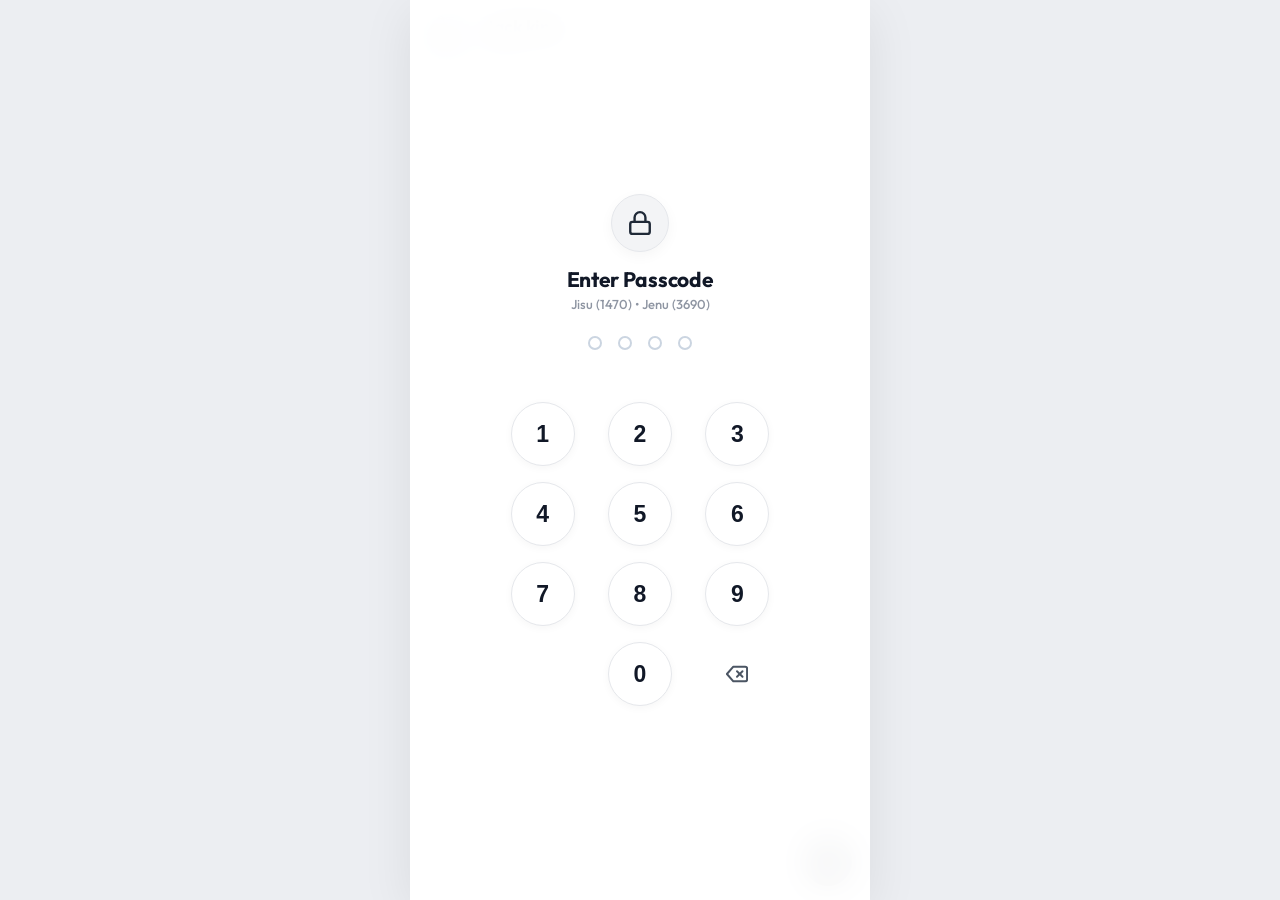
==== commit 6d07623d: "refactor: remove image button from input bar, keep Send Photo inside emoji popover" ====
--- a/static/index.html
+++ b/static/index.html
@@ -5,7 +5,7 @@
   <meta name="viewport" content="width=device-width, initial-scale=1.0, maximum-scale=1.0, user-scalable=no, viewport-fit=cover, interactive-widget=resizes-content">
   <title>Live Chat - Jack King</title>
   <meta name="description" content="Clean mobile chat application UI with free random avatar API integration.">
-  <link rel="stylesheet" href="style.css?v=4.6">
+  <link rel="stylesheet" href="style.css?v=4.7">
   <link rel="preconnect" href="https://fonts.googleapis.com">
   <link rel="preconnect" href="https://fonts.gstatic.com" crossorigin>
   <link href="https://fonts.googleapis.com/css2?family=Outfit:wght@400;500;600;700&family=Noto+Color+Emoji&display=swap" rel="stylesheet">
@@ -113,15 +113,6 @@
 
             <!-- Input Text Field -->
             <input type="text" id="chatInput" class="chat-input" placeholder="Enter Text" autocomplete="off" enterkeyhint="send">
-
-            <!-- Image Attachment Trigger -->
-            <button class="input-icon-btn" id="imageBtn" aria-label="Attach Image" type="button" title="Send Image">
-              <svg width="20" height="20" viewBox="0 0 24 24" fill="none" stroke="currentColor" stroke-width="1.9" stroke-linecap="round" stroke-linejoin="round">
-                <rect x="3" y="3" width="18" height="18" rx="4" ry="4"></rect>
-                <circle cx="8.5" cy="8.5" r="1.5"></circle>
-                <polyline points="21 15 16 10 5 21"></polyline>
-              </svg>
-            </button>
             <input type="file" id="imageFileInput" accept="image/*" style="display: none;">
           </div>
 
@@ -252,6 +243,6 @@
     </div>
   </div>
 
-  <script src="app.js?v=4.6"></script>
+  <script src="app.js?v=4.7"></script>
 </body>
 </html>
--- a/static/style.css
+++ b/static/style.css
@@ -920,9 +920,9 @@
   background: #FFFFFF;
   border: 1px solid var(--border-light);
   border-radius: 26px;
-  padding: 0 8px 0 12px;
+  padding: 0 16px 0 10px;
   box-shadow: 0 1px 4px rgba(0, 0, 0, 0.02);
-  gap: 6px;
+  gap: 8px;
   position: relative;
   overflow: hidden;
   transition: border-color 0.2s ease, box-shadow 0.2s ease;
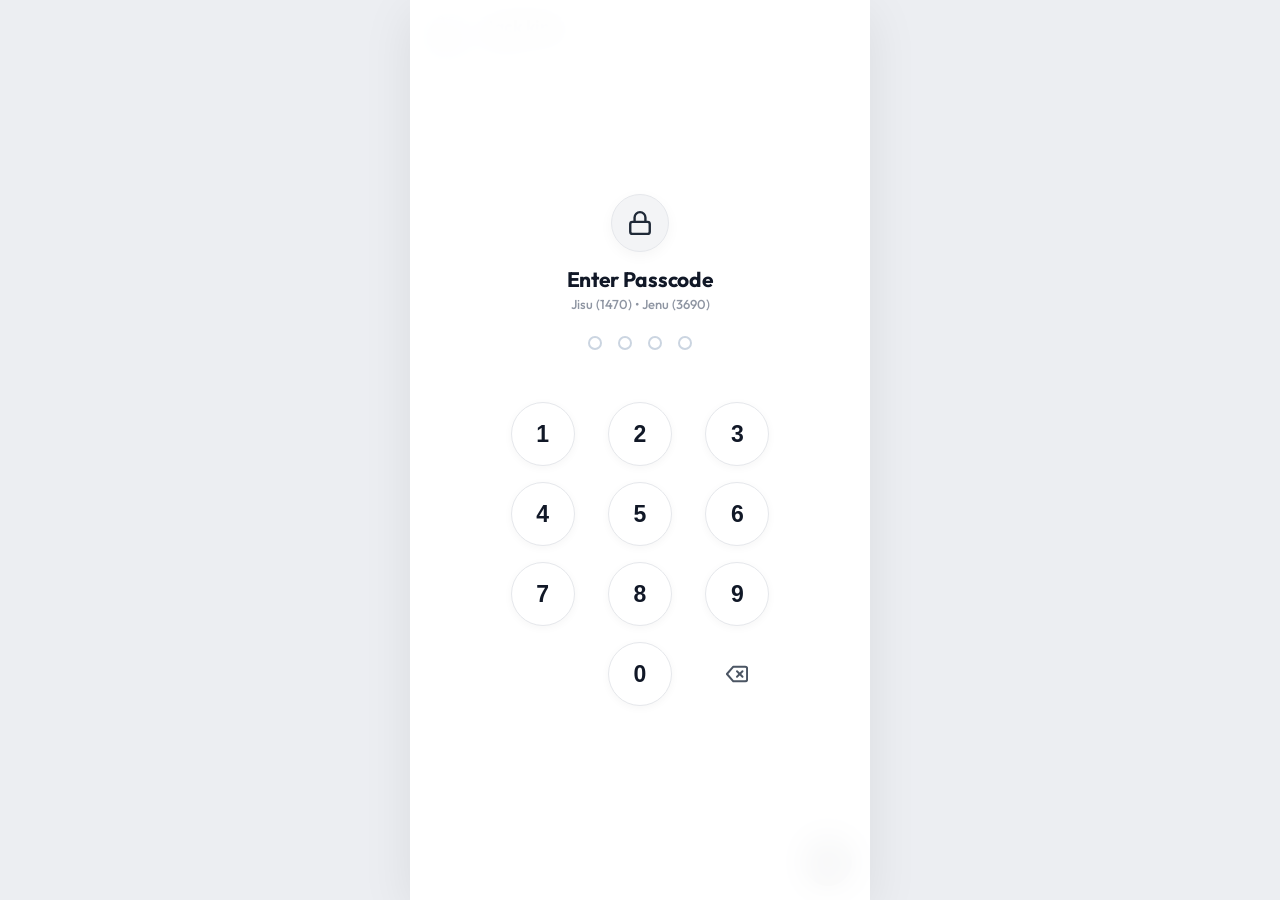
==== commit 2ccb55dd: "feat: add haha emoji and remove 🥰 from emoji palette" ====
--- a/static/index.html
+++ b/static/index.html
@@ -171,7 +171,7 @@
         <button class="emoji-btn">💗</button>
         <button class="emoji-btn">😭</button>
         <button class="emoji-btn">🫦</button>
-        <button class="emoji-btn">🥰</button>
+        <button class="emoji-btn">😂</button>
         <button class="emoji-btn">🌚</button>
         <button class="emoji-btn">🥵</button>
         <button class="emoji-btn">👀</button>
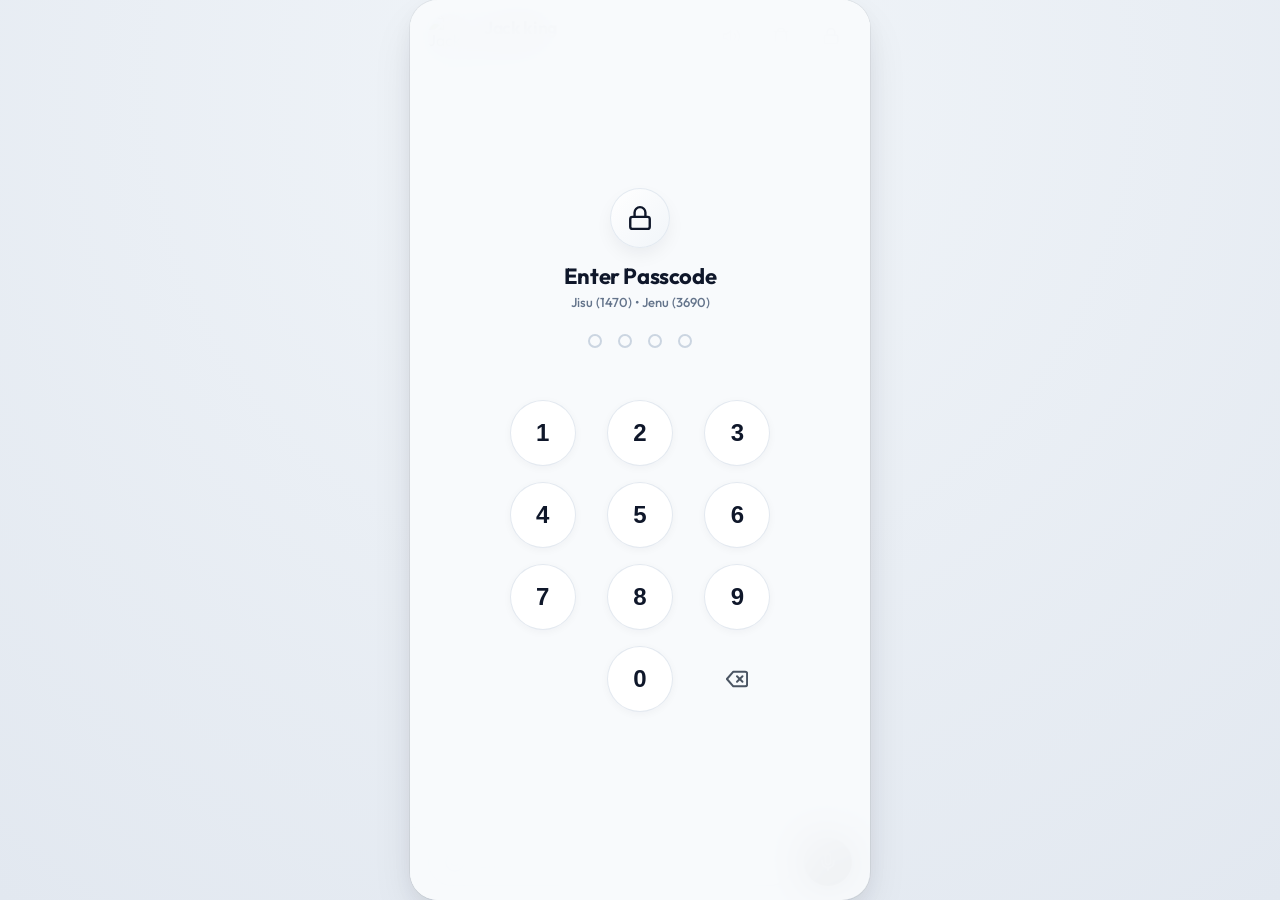
==== commit 1872df15: "feat: upgrade UI with modern glassmorphism, rich bubble styling, and refined animations" ====
--- a/static/index.html
+++ b/static/index.html
@@ -5,7 +5,7 @@
   <meta name="viewport" content="width=device-width, initial-scale=1.0, maximum-scale=1.0, user-scalable=no, viewport-fit=cover, interactive-widget=resizes-content">
   <title>Live Chat - Jack King</title>
   <meta name="description" content="Clean mobile chat application UI with free random avatar API integration.">
-  <link rel="stylesheet" href="style.css?v=4.7">
+  <link rel="stylesheet" href="style.css?v=4.8">
   <link rel="preconnect" href="https://fonts.googleapis.com">
   <link rel="preconnect" href="https://fonts.gstatic.com" crossorigin>
   <link href="https://fonts.googleapis.com/css2?family=Outfit:wght@400;500;600;700&family=Noto+Color+Emoji&display=swap" rel="stylesheet">
--- a/static/style.css
+++ b/static/style.css
@@ -1,18 +1,18 @@
 @import url('https://fonts.googleapis.com/css2?family=Outfit:wght@400;500;600;700&family=Noto+Color+Emoji&display=swap');
 
 :root {
-  --bg-main: #F7F7F8;
+  --bg-main: #F8FAFC;
   --bg-card: #FFFFFF;
-  --text-primary: #111827;
-  --text-secondary: #8E95A2;
-  --text-muted: #9CA3AF;
-  --border-light: #E5E7EB;
+  --text-primary: #0F172A;
+  --text-secondary: #64748B;
+  --text-muted: #94A3B8;
+  --border-light: rgba(226, 232, 240, 0.85);
   --bubble-bg: #FFFFFF;
-  --bubble-shadow: 0 1px 3px rgba(0, 0, 0, 0.03);
-  --action-btn-border: #E5E7EB;
-  --action-btn-hover: #F3F4F6;
-  --accent-color: #111827;
-  --typing-color: #059669;
+  --bubble-shadow: 0 2px 8px -2px rgba(15, 23, 42, 0.05), 0 1px 2px rgba(15, 23, 42, 0.04);
+  --action-btn-border: rgba(226, 232, 240, 0.9);
+  --action-btn-hover: #F1F5F9;
+  --accent-color: #6366F1;
+  --typing-color: #4F46E5;
   --danger-color: #EF4444;
 }
 
@@ -34,11 +34,13 @@
 
 body {
   font-family: 'Outfit', -apple-system, BlinkMacSystemFont, "Segoe UI", Roboto, sans-serif;
-  background-color: #ECEEF2;
+  background: radial-gradient(circle at 50% 10%, #F1F5F9 0%, #E2E8F0 100%);
   color: var(--text-primary);
   display: flex;
   justify-content: center;
   align-items: center;
+  -webkit-font-smoothing: antialiased;
+  -moz-osx-font-smoothing: grayscale;
 }
 
 /* Main Chat Application Container */
@@ -52,7 +54,8 @@
   flex-direction: column;
   position: relative;
   overflow: hidden;
-  box-shadow: 0 12px 48px rgba(0, 0, 0, 0.08);
+  border-radius: 28px;
+  box-shadow: 0 0 0 1px rgba(0, 0, 0, 0.05), 0 20px 50px -12px rgba(15, 23, 42, 0.14), 0 8px 24px -4px rgba(15, 23, 42, 0.06);
   transition: height 0.15s ease-out;
 }
 
@@ -62,6 +65,7 @@
   }
   .chat-app {
     max-width: 100%;
+    border-radius: 0;
     box-shadow: none;
   }
 }
@@ -72,7 +76,7 @@
   inset: 0;
   pointer-events: none;
   z-index: 0;
-  opacity: 0.32;
+  opacity: 0.18;
 }
 
 .background-watermark svg {
@@ -88,7 +92,10 @@
   display: flex;
   align-items: center;
   justify-content: space-between;
-  background: transparent;
+  background: rgba(255, 255, 255, 0.82);
+  backdrop-filter: blur(20px);
+  -webkit-backdrop-filter: blur(20px);
+  border-bottom: 1px solid rgba(226, 232, 240, 0.75);
   flex-shrink: 0;
 }
 
@@ -131,7 +138,7 @@
   object-fit: cover;
   background: #E2E8F0;
   display: block;
-  box-shadow: 0 2px 6px rgba(0, 0, 0, 0.06);
+  box-shadow: 0 2px 8px rgba(15, 23, 42, 0.08);
   transition: transform 0.25s cubic-bezier(0.34, 1.56, 0.64, 1), opacity 0.2s ease;
 }
 
@@ -147,11 +154,18 @@
   position: absolute;
   bottom: 1px;
   right: 1px;
-  width: 10px;
-  height: 10px;
+  width: 11px;
+  height: 11px;
   background: #22C55E;
   border: 2px solid #FFFFFF;
   border-radius: 50%;
+  box-shadow: 0 0 0 2px rgba(34, 197, 94, 0.25);
+  animation: presencePulse 3s infinite ease-in-out;
+}
+
+@keyframes presencePulse {
+  0%, 100% { box-shadow: 0 0 0 2px rgba(34, 197, 94, 0.3); }
+  50% { box-shadow: 0 0 0 5px rgba(34, 197, 94, 0); }
 }
 
 .user-info {
@@ -162,11 +176,11 @@
 }
 
 .user-name {
-  font-size: 18px;
+  font-size: 17.5px;
   font-weight: 700;
-  color: #111827;
+  color: #0F172A;
   line-height: 1.25;
-  letter-spacing: -0.3px;
+  letter-spacing: -0.35px;
 }
 
 .user-status {
@@ -194,30 +208,31 @@
 }
 
 .action-icon-btn {
-  width: 44px;
-  height: 44px;
+  width: 42px;
+  height: 42px;
   border-radius: 50%;
+  background: rgba(255, 255, 255, 0.9);
+  border: 1px solid var(--action-btn-border);
+  display: flex;
+  align-items: center;
+  justify-content: center;
+  color: #1E293B;
+  cursor: pointer;
+  box-shadow: 0 2px 6px rgba(15, 23, 42, 0.03);
+  transition: all 0.2s cubic-bezier(0.16, 1, 0.3, 1);
+}
+
+.action-icon-btn.muted {
+  color: #94A3B8;
+  background: rgba(248, 250, 252, 0.9);
+  border-color: rgba(226, 232, 240, 0.9);
+}
+
+.action-icon-btn:hover {
   background: #FFFFFF;
-  border: 1px solid var(--action-btn-border);
-  display: flex;
-  align-items: center;
-  justify-content: center;
-  color: #1F2937;
-  cursor: pointer;
-  box-shadow: 0 1px 3px rgba(0, 0, 0, 0.02);
-  transition: all 0.2s ease;
-}
-
-.action-icon-btn.muted {
-  color: #9CA3AF;
-  background: #F9FAFB;
-  border-color: #E5E7EB;
-}
-
-.action-icon-btn:hover {
-  background: var(--action-btn-hover);
-  border-color: #D1D5DB;
-  transform: translateY(-1px);
+  border-color: #CBD5E1;
+  transform: translateY(-1.5px);
+  box-shadow: 0 4px 12px rgba(15, 23, 42, 0.08);
 }
 
 .action-icon-btn:active {
@@ -315,11 +330,18 @@
 /* Date Divider */
 .date-divider {
   align-self: center;
-  margin: 6px 0 8px 0;
-  font-size: 12px;
-  font-weight: 500;
-  color: var(--text-muted);
-  letter-spacing: -0.1px;
+  margin: 10px 0 12px 0;
+  padding: 3.5px 12px;
+  font-size: 11.5px;
+  font-weight: 600;
+  color: #64748B;
+  background: rgba(241, 245, 249, 0.9);
+  border: 1px solid rgba(226, 232, 240, 0.85);
+  border-radius: 99px;
+  letter-spacing: 0.25px;
+  text-transform: uppercase;
+  backdrop-filter: blur(8px);
+  -webkit-backdrop-filter: blur(8px);
 }
 
 /* Message Rows */
@@ -487,11 +509,23 @@
 
 /* Match the exact shapes from mockup */
 .message-row.outgoing .bubble {
+  background: linear-gradient(135deg, #18181B 0%, #27272A 100%);
+  color: #F8FAFC;
   border-radius: 18px 18px 5px 18px;
-  padding-right: 18px;
+  padding-right: 20px;
+  box-shadow: 0 3px 10px -2px rgba(15, 23, 42, 0.22), inset 0 1px 0 rgba(255, 255, 255, 0.1);
+}
+
+.message-row.outgoing .bubble ::selection {
+  background: rgba(255, 255, 255, 0.25);
+  color: #FFFFFF;
 }
 
 .message-row.incoming .bubble {
+  background: #FFFFFF;
+  color: #0F172A;
+  border: 1px solid rgba(226, 232, 240, 0.8);
+  box-shadow: 0 2px 8px -2px rgba(15, 23, 42, 0.05);
   border-radius: 18px 18px 18px 5px;
 }
 
@@ -546,11 +580,12 @@
 .seen-dot {
   position: absolute;
   bottom: 4px;
-  right: 5px;
-  width: 5.5px;
-  height: 5.5px;
+  right: 6px;
+  width: 6px;
+  height: 6px;
   border-radius: 50%;
   background: #22C55E;
+  box-shadow: 0 0 6px rgba(34, 197, 94, 0.85);
   opacity: 0;
   transform: scale(0.2);
   transition: opacity 0.2s ease, transform 0.25s cubic-bezier(0.175, 0.885, 0.32, 1.275);
@@ -898,7 +933,10 @@
   position: relative;
   z-index: 10;
   padding: 10px 18px calc(14px + env(safe-area-inset-bottom, 0px)) 18px;
-  background: var(--bg-main);
+  background: rgba(248, 250, 252, 0.88);
+  backdrop-filter: blur(20px);
+  -webkit-backdrop-filter: blur(20px);
+  border-top: 1px solid rgba(226, 232, 240, 0.8);
   flex-shrink: 0;
   transition: padding-bottom 0.15s ease-out;
 }
@@ -918,19 +956,20 @@
   display: flex;
   align-items: center;
   background: #FFFFFF;
-  border: 1px solid var(--border-light);
+  border: 1px solid rgba(203, 213, 225, 0.85);
   border-radius: 26px;
   padding: 0 16px 0 10px;
-  box-shadow: 0 1px 4px rgba(0, 0, 0, 0.02);
+  box-shadow: 0 2px 6px -1px rgba(15, 23, 42, 0.04);
   gap: 8px;
   position: relative;
   overflow: hidden;
-  transition: border-color 0.2s ease, box-shadow 0.2s ease;
-}
-
+  transition: all 0.2s cubic-bezier(0.16, 1, 0.3, 1);
+}
+
+.input-pill:focus-within,
 .input-pill.focused {
-  border-color: #94A3B8;
-  box-shadow: 0 2px 8px rgba(0, 0, 0, 0.04);
+  border-color: #6366F1;
+  box-shadow: 0 0 0 3px rgba(99, 102, 241, 0.14), 0 2px 8px rgba(15, 23, 42, 0.04);
 }
 
 .input-normal-content {
@@ -951,17 +990,17 @@
   display: flex;
   align-items: center;
   justify-content: center;
-  color: #9CA3AF;
+  color: #94A3B8;
   border-radius: 50%;
-  transition: all 0.15s ease;
+  transition: all 0.2s cubic-bezier(0.34, 1.56, 0.64, 1);
   flex-shrink: 0;
   width: 32px;
   height: 32px;
 }
 
 .input-icon-btn:hover {
-  color: #4B5563;
-  transform: scale(1.08);
+  color: #4F46E5;
+  transform: rotate(12deg) scale(1.12);
 }
 
 /* 16px font prevents iOS Safari auto-zoom on input focus */
@@ -973,16 +1012,16 @@
   outline: none;
   background: transparent;
   font-family: inherit;
-  font-size: 16px;
-  color: #111827;
+  font-size: 15.5px;
+  color: #0F172A;
   font-weight: 500;
   padding: 6px 2px;
 }
 
 .chat-input::placeholder {
-  color: #9CA3AF;
+  color: #94A3B8;
   font-weight: 400;
-  font-size: 15px;
+  font-size: 14.5px;
 }
 
 .input-actions-right {
@@ -997,26 +1036,26 @@
   width: 48px;
   height: 48px;
   border-radius: 50%;
-  background: #111827;
+  background: linear-gradient(135deg, #18181B 0%, #27272A 100%);
   color: #FFFFFF;
-  border: 1px solid #111827;
+  border: 1px solid rgba(255, 255, 255, 0.15);
   display: flex;
   align-items: center;
   justify-content: center;
   cursor: pointer;
-  box-shadow: 0 2px 8px rgba(0, 0, 0, 0.12);
+  box-shadow: 0 4px 14px -2px rgba(15, 23, 42, 0.25);
   transition: all 0.2s cubic-bezier(0.34, 1.56, 0.64, 1);
   flex-shrink: 0;
 }
 
 .send-btn:hover, .mic-btn:hover {
-  background: #1F2937;
-  border-color: #1F2937;
-  transform: scale(1.05);
+  background: linear-gradient(135deg, #27272A 0%, #3F3F46 100%);
+  transform: scale(1.06);
+  box-shadow: 0 6px 18px -2px rgba(15, 23, 42, 0.32);
 }
 
 .send-btn:active, .mic-btn:active {
-  transform: scale(0.94);
+  transform: scale(0.92);
 }
 
 .send-btn svg, .mic-btn svg {
@@ -1128,30 +1167,32 @@
 /* Emoji Picker Dropdown Modal */
 .emoji-popover {
   position: absolute;
-  bottom: 74px;
+  bottom: 76px;
   left: 18px;
-  background: #FFFFFF;
-  border-radius: 18px;
-  box-shadow: 0 10px 28px rgba(0, 0, 0, 0.14);
-  border: 1px solid var(--border-light);
-  padding: 10px 12px;
+  background: rgba(255, 255, 255, 0.94);
+  backdrop-filter: blur(24px);
+  -webkit-backdrop-filter: blur(24px);
+  border-radius: 20px;
+  box-shadow: 0 16px 40px -8px rgba(15, 23, 42, 0.18), 0 0 0 1px rgba(0, 0, 0, 0.04);
+  border: 1px solid rgba(255, 255, 255, 0.85);
+  padding: 12px 14px;
   display: none;
   flex-direction: column;
+  gap: 10px;
+  z-index: 50;
+  animation: popIn 0.22s cubic-bezier(0.16, 1, 0.3, 1);
+  max-width: calc(100% - 36px);
+}
+
+.emoji-popover.show {
+  display: flex;
+}
+
+.emoji-popover-actions {
+  display: flex;
+  align-items: center;
   gap: 8px;
-  z-index: 50;
-  animation: popIn 0.2s cubic-bezier(0.16, 1, 0.3, 1);
-  max-width: calc(100% - 36px);
-}
-
-.emoji-popover.show {
-  display: flex;
-}
-
-.emoji-popover-actions {
-  display: flex;
-  align-items: center;
-  gap: 8px;
-  padding-bottom: 6px;
+  padding-bottom: 8px;
   border-bottom: 1px solid rgba(0, 0, 0, 0.06);
 }
 
@@ -1160,15 +1201,15 @@
   align-items: center;
   justify-content: center;
   gap: 8px;
-  background: #F3F4F6;
-  color: #374151;
+  background: #F1F5F9;
+  color: #1E293B;
   font-size: 13.5px;
   font-weight: 600;
   border: 1px solid rgba(0, 0, 0, 0.05);
   border-radius: 12px;
   padding: 8px 14px;
   cursor: pointer;
-  transition: all 0.15s ease;
+  transition: all 0.2s cubic-bezier(0.16, 1, 0.3, 1);
   width: 100%;
   touch-action: manipulation;
   user-select: none;
@@ -1176,13 +1217,14 @@
 }
 
 .emoji-popover-action-btn:hover {
-  background: #E5E7EB;
-  color: #111827;
+  background: #E2E8F0;
+  color: #0F172A;
+  transform: translateY(-1px);
 }
 
 .emoji-popover-action-btn:active {
   transform: scale(0.97);
-  background: #D1D5DB;
+  background: #CBD5E1;
 }
 
 .emoji-popover-action-btn svg {
@@ -1198,12 +1240,12 @@
 .emoji-btn {
   background: none;
   border: none;
-  font-size: 21px;
+  font-size: 22px;
   font-family: 'Noto Color Emoji', 'Apple Color Emoji', 'Segoe UI Emoji', 'Segoe UI Symbol', sans-serif;
   padding: 6px;
-  border-radius: 8px;
+  border-radius: 10px;
   cursor: pointer;
-  transition: background 0.15s ease;
+  transition: transform 0.18s cubic-bezier(0.34, 1.56, 0.64, 1), background 0.15s ease;
   line-height: 1.1;
   display: inline-flex;
   align-items: center;
@@ -1211,7 +1253,12 @@
 }
 
 .emoji-btn:hover {
-  background: #F3F4F6;
+  background: rgba(241, 245, 249, 0.85);
+  transform: scale(1.22);
+}
+
+.emoji-btn:active {
+  transform: scale(0.9);
 }
 
 @keyframes popIn {
@@ -1226,9 +1273,9 @@
   position: absolute;
   inset: 0;
   z-index: 200;
-  background: rgba(255, 255, 255, 0.96);
-  backdrop-filter: blur(16px);
-  -webkit-backdrop-filter: blur(16px);
+  background: rgba(248, 250, 252, 0.94);
+  backdrop-filter: blur(24px);
+  -webkit-backdrop-filter: blur(24px);
   display: flex;
   flex-direction: column;
   align-items: center;
@@ -1261,24 +1308,24 @@
 }
 
 .pin-lock-icon {
-  width: 58px;
-  height: 58px;
+  width: 60px;
+  height: 60px;
   border-radius: 50%;
-  background: #F3F4F6;
-  border: 1px solid var(--border-light);
-  display: flex;
-  align-items: center;
-  justify-content: center;
-  color: #1F2937;
+  background: linear-gradient(135deg, #FFFFFF 0%, #F1F5F9 100%);
+  border: 1px solid rgba(226, 232, 240, 0.9);
+  display: flex;
+  align-items: center;
+  justify-content: center;
+  color: #0F172A;
   margin-bottom: 14px;
-  box-shadow: 0 4px 14px rgba(0, 0, 0, 0.04);
+  box-shadow: 0 8px 20px -4px rgba(15, 23, 42, 0.08);
 }
 
 .pin-title {
-  font-size: 21px;
+  font-size: 22px;
   font-weight: 700;
-  color: #111827;
-  letter-spacing: -0.3px;
+  color: #0F172A;
+  letter-spacing: -0.4px;
   margin-bottom: 4px;
 }
 
@@ -1308,9 +1355,10 @@
 }
 
 .pin-dot.filled {
-  background: #111827;
-  border-color: #111827;
-  transform: scale(1.15);
+  background: linear-gradient(135deg, #18181B 0%, #3F3F46 100%);
+  border-color: #18181B;
+  transform: scale(1.18);
+  box-shadow: 0 2px 8px rgba(0, 0, 0, 0.2);
 }
 
 .pin-dots.error {
@@ -1353,19 +1401,19 @@
 }
 
 .pin-key {
-  width: 64px;
-  height: 64px;
+  width: 66px;
+  height: 66px;
   border-radius: 50%;
   background: #FFFFFF;
-  border: 1px solid #E5E7EB;
-  font-size: 23px;
+  border: 1px solid rgba(226, 232, 240, 0.95);
+  font-size: 24px;
   font-weight: 600;
-  color: #111827;
+  color: #0F172A;
   display: flex;
   align-items: center;
   justify-content: center;
   cursor: pointer;
-  box-shadow: 0 2px 8px rgba(0, 0, 0, 0.04);
+  box-shadow: 0 2px 8px rgba(15, 23, 42, 0.04);
   transition: all 0.15s cubic-bezier(0.16, 1, 0.3, 1);
   user-select: none;
   -webkit-tap-highlight-color: transparent;
@@ -1373,20 +1421,21 @@
 }
 
 .pin-key:hover {
-  background: #F9FAFB;
-  border-color: #D1D5DB;
-  transform: scale(1.05);
+  background: #F8FAFC;
+  border-color: #CBD5E1;
+  transform: translateY(-1.5px) scale(1.04);
+  box-shadow: 0 6px 16px rgba(15, 23, 42, 0.08);
 }
 
 .pin-key:active,
 .pin-key.active-press {
-  background: #E5E7EB;
+  background: #E2E8F0;
   transform: scale(0.92);
 }
 
 .pin-key-empty {
-  width: 64px;
-  height: 64px;
+  width: 66px;
+  height: 66px;
 }
 
 .pin-back-key {
@@ -1397,13 +1446,14 @@
 }
 
 .pin-back-key:hover {
-  background: #F3F4F6;
+  background: rgba(241, 245, 249, 0.9);
   border-color: transparent;
+  transform: translateY(-1px);
 }
 
 .pin-back-key:active,
 .pin-back-key.active-press {
-  background: #E5E7EB;
+  background: #E2E8F0;
   transform: scale(0.92);
 }
 
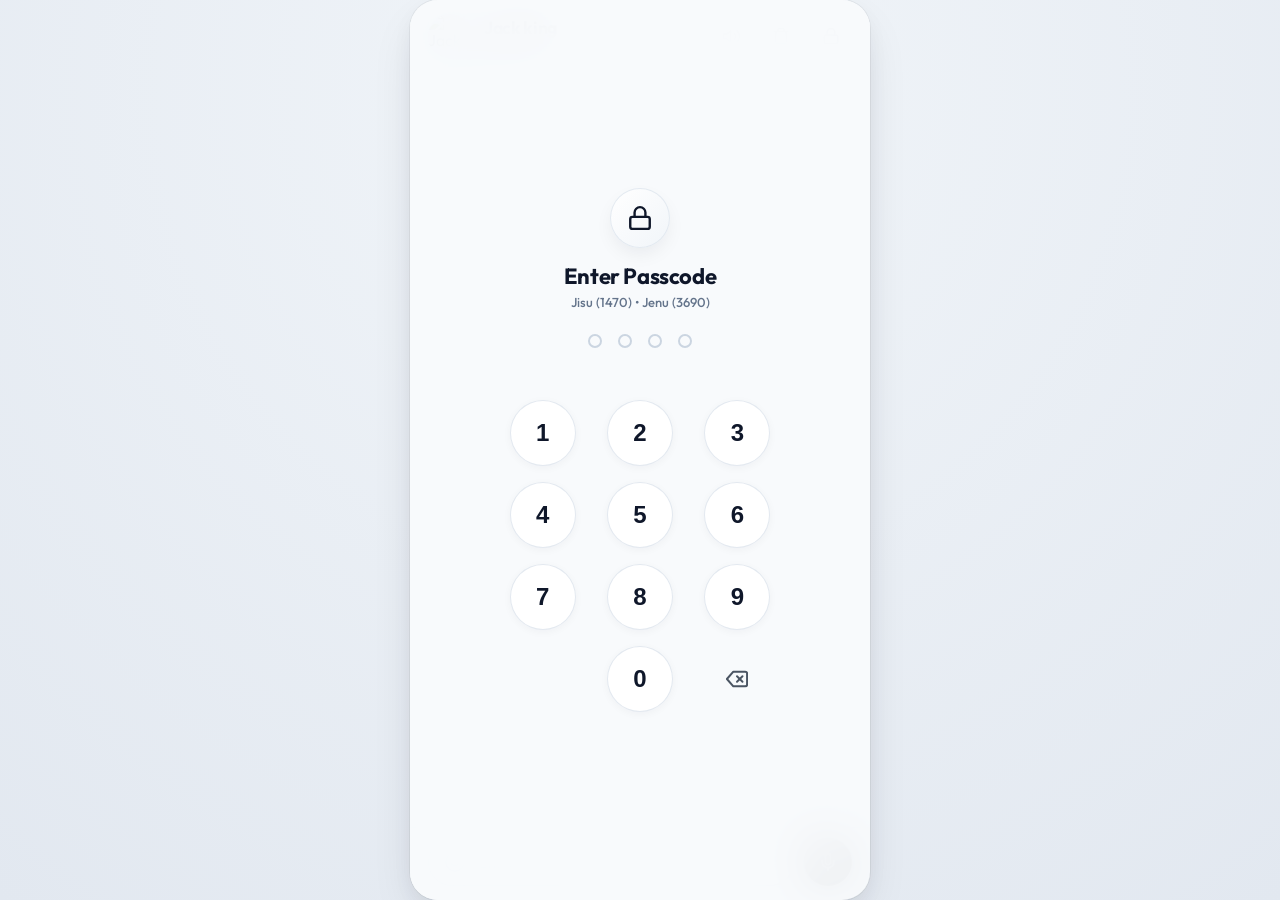
==== commit 29545361: "feat: polish UI with glowing backdrop orbs, vibrant audio waveforms, and glassmorphic toast/lightbox" ====
--- a/static/index.html
+++ b/static/index.html
@@ -5,7 +5,7 @@
   <meta name="viewport" content="width=device-width, initial-scale=1.0, maximum-scale=1.0, user-scalable=no, viewport-fit=cover, interactive-widget=resizes-content">
   <title>Live Chat - Jack King</title>
   <meta name="description" content="Clean mobile chat application UI with free random avatar API integration.">
-  <link rel="stylesheet" href="style.css?v=4.8">
+  <link rel="stylesheet" href="style.css?v=4.9">
   <link rel="preconnect" href="https://fonts.googleapis.com">
   <link rel="preconnect" href="https://fonts.gstatic.com" crossorigin>
   <link href="https://fonts.googleapis.com/css2?family=Outfit:wght@400;500;600;700&family=Noto+Color+Emoji&display=swap" rel="stylesheet">
--- a/static/style.css
+++ b/static/style.css
@@ -57,6 +57,32 @@
   border-radius: 28px;
   box-shadow: 0 0 0 1px rgba(0, 0, 0, 0.05), 0 20px 50px -12px rgba(15, 23, 42, 0.14), 0 8px 24px -4px rgba(15, 23, 42, 0.06);
   transition: height 0.15s ease-out;
+}
+
+.chat-app::before {
+  content: '';
+  position: absolute;
+  top: -80px;
+  right: -60px;
+  width: 240px;
+  height: 240px;
+  background: radial-gradient(circle, rgba(99, 102, 241, 0.07) 0%, rgba(99, 102, 241, 0) 70%);
+  border-radius: 50%;
+  pointer-events: none;
+  z-index: 1;
+}
+
+.chat-app::after {
+  content: '';
+  position: absolute;
+  bottom: 100px;
+  left: -60px;
+  width: 220px;
+  height: 220px;
+  background: radial-gradient(circle, rgba(236, 72, 153, 0.05) 0%, rgba(236, 72, 153, 0) 70%);
+  border-radius: 50%;
+  pointer-events: none;
+  z-index: 1;
 }
 
 @media (max-width: 500px) {
@@ -744,8 +770,9 @@
 /* Outgoing Voice Message (Dark Bubble) */
 .message-row.outgoing .voice-play-btn {
   background: #FFFFFF;
-  color: #111827;
-  box-shadow: 0 2px 8px rgba(0, 0, 0, 0.25);
+  color: #0F172A;
+  box-shadow: 0 2px 10px rgba(0, 0, 0, 0.3);
+  transition: transform 0.15s ease, background 0.15s ease;
 }
 
 .message-row.outgoing .voice-waveform span {
@@ -753,17 +780,19 @@
 }
 
 .message-row.outgoing .voice-waveform span.played {
-  background: #FFFFFF;
+  background: linear-gradient(180deg, #38BDF8 0%, #818CF8 100%);
 }
 
 .message-row.outgoing .voice-duration {
-  color: rgba(255, 255, 255, 0.85);
+  color: rgba(255, 255, 255, 0.88);
 }
 
 /* Incoming Voice Message (Light Bubble) */
 .message-row.incoming .voice-play-btn {
-  background: #111827;
+  background: linear-gradient(135deg, #18181B 0%, #27272A 100%);
   color: #FFFFFF;
+  box-shadow: 0 2px 8px rgba(15, 23, 42, 0.15);
+  transition: transform 0.15s ease, background 0.15s ease;
 }
 
 .message-row.incoming .voice-waveform span {
@@ -771,7 +800,7 @@
 }
 
 .message-row.incoming .voice-waveform span.played {
-  background: #111827;
+  background: linear-gradient(180deg, #6366F1 0%, #4F46E5 100%);
 }
 
 /* ══════════════════════════════════════════════════
@@ -1462,40 +1491,44 @@
    ══════════════════════════════════════════════════ */
 .live-toast {
   position: absolute;
-  bottom: 90px;
+  bottom: 92px;
   left: 50%;
-  transform: translateX(-50%) translateY(12px);
-  background: #1F2937;
-  color: #fff;
+  transform: translateX(-50%) translateY(12px) scale(0.95);
+  background: rgba(15, 23, 42, 0.92);
+  backdrop-filter: blur(16px);
+  -webkit-backdrop-filter: blur(16px);
+  color: #F8FAFC;
   font-size: 13px;
   font-weight: 500;
-  padding: 10px 20px;
-  border-radius: 24px;
+  padding: 8px 18px;
+  border-radius: 99px;
+  border: 1px solid rgba(255, 255, 255, 0.14);
   white-space: nowrap;
   pointer-events: none;
   z-index: 300;
   opacity: 0;
-  transition: opacity 0.25s ease, transform 0.25s ease;
-  box-shadow: 0 4px 16px rgba(0,0,0,0.24);
+  transition: opacity 0.25s cubic-bezier(0.16, 1, 0.3, 1), transform 0.25s cubic-bezier(0.16, 1, 0.3, 1);
+  box-shadow: 0 10px 28px -4px rgba(15, 23, 42, 0.35);
 }
 
 .live-toast.show {
   opacity: 1;
-  transform: translateX(-50%) translateY(0);
+  transform: translateX(-50%) translateY(0) scale(1);
 }
 
 .live-toast.live-toast--success {
-  background: #059669;
+  background: rgba(5, 150, 105, 0.94);
+  border-color: rgba(52, 211, 153, 0.3);
 }
 
 .live-toast.live-toast--error {
-  background: #DC2626;
+  background: rgba(220, 38, 38, 0.94);
+  border-color: rgba(248, 113, 113, 0.3);
 }
 
 .live-toast.live-toast--info {
-  background: #0F172A;
-  border: 1px solid rgba(255, 255, 255, 0.16);
-  box-shadow: 0 8px 24px rgba(0, 0, 0, 0.32);
+  background: rgba(15, 23, 42, 0.92);
+  border-color: rgba(255, 255, 255, 0.16);
 }
 
 /* ══════════════════════════════════════════════════
@@ -1607,27 +1640,29 @@
 .lightbox-backdrop {
   position: absolute;
   inset: 0;
-  background: rgba(0, 0, 0, 0.88);
-  backdrop-filter: blur(10px);
-  -webkit-backdrop-filter: blur(10px);
+  background: rgba(15, 23, 42, 0.88);
+  backdrop-filter: blur(20px);
+  -webkit-backdrop-filter: blur(20px);
 }
 
 .lightbox-close-btn {
   position: absolute;
-  top: 18px;
-  right: 18px;
-  width: 42px;
-  height: 42px;
+  top: 20px;
+  right: 20px;
+  width: 44px;
+  height: 44px;
   border-radius: 50%;
-  background: rgba(255, 255, 255, 0.16);
+  background: rgba(255, 255, 255, 0.14);
   color: #FFFFFF;
-  border: 1px solid rgba(255, 255, 255, 0.25);
+  border: 1px solid rgba(255, 255, 255, 0.2);
+  backdrop-filter: blur(12px);
+  -webkit-backdrop-filter: blur(12px);
   display: flex;
   align-items: center;
   justify-content: center;
   cursor: pointer;
   z-index: 1010;
-  transition: background 0.18s ease, transform 0.15s ease;
+  transition: all 0.2s cubic-bezier(0.34, 1.56, 0.64, 1);
 }
 
 .lightbox-close-btn:hover {
@@ -1653,9 +1688,10 @@
   max-width: 92vw;
   max-height: 88vh;
   object-fit: contain;
-  border-radius: 12px;
-  box-shadow: 0 12px 40px rgba(0, 0, 0, 0.55);
-  animation: lightboxZoomIn 0.25s cubic-bezier(0.175, 0.885, 0.32, 1.2) forwards;
+  border-radius: 16px;
+  box-shadow: 0 20px 60px -10px rgba(0, 0, 0, 0.7);
+  border: 1px solid rgba(255, 255, 255, 0.1);
+  animation: lightboxZoomIn 0.28s cubic-bezier(0.175, 0.885, 0.32, 1.2) forwards;
   user-select: none;
   -webkit-user-select: none;
 }
